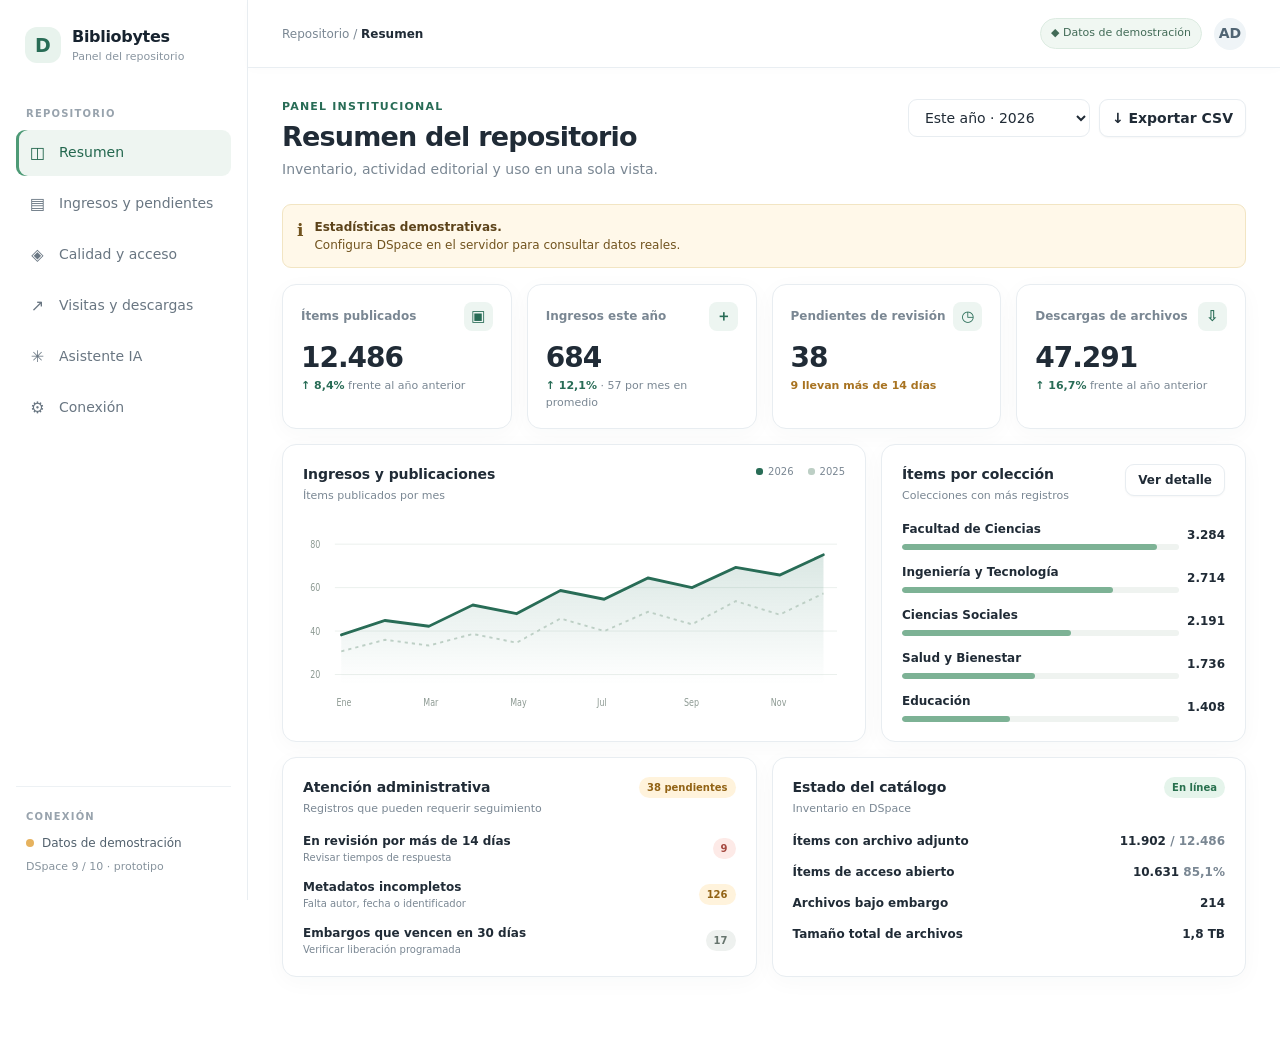
==== app/templates/insights.html @ 4636e1d9 "Hide demo analytics when DSpace is connected" ====
<!doctype html>
<html lang="es">
<head>
<meta charset="utf-8"><meta name="viewport" content="width=device-width,initial-scale=1">
<title>Bibliobytes · Estadísticas del repositorio</title>
<style>
:root{--ink:#17231f;--muted:#718078;--line:#e5ebe7;--paper:#f5f7f5;--white:#fff;--green:#176b52;--mint:#dff1e9;--gold:#a87321;--red:#ad4f44;--nav:#172b25;--shadow:0 8px 28px #183a2b0b}*{box-sizing:border-box}body{margin:0;background:var(--paper);color:var(--ink);font:14px/1.5 Inter,ui-sans-serif,system-ui,-apple-system,"Segoe UI",sans-serif}button,select,input{font:inherit}button{cursor:pointer}.shell{min-height:100vh;display:grid;grid-template-columns:246px 1fr}.sidebar{background:var(--nav);color:#eaf2ee;padding:26px 16px;display:flex;flex-direction:column}.brand{display:flex;align-items:center;gap:11px;padding:0 9px 30px}.brandmark{width:36px;height:36px;border-radius:11px;background:#c7e8da;color:#14543f;display:grid;place-items:center;font-weight:800;font-size:19px}.brand strong{font-size:16px;letter-spacing:-.3px}.brand small{display:block;color:#9db7aa;font-size:11px}.navlabel{margin:8px 10px 9px;color:#8fa89c;text-transform:uppercase;letter-spacing:1.2px;font-size:10px;font-weight:700}.nav{display:grid;gap:5px}.nav button{border:0;color:#bdcbc4;background:transparent;text-align:left;padding:11px 12px;border-radius:9px;display:flex;align-items:center;gap:12px}.nav button:hover,.nav button.active{background:#ffffff15;color:#fff}.nav .ico{width:19px;text-align:center;font-size:16px}.sidebar-foot{margin-top:auto;padding:14px 10px 0;color:#9db7aa;font-size:11px;border-top:1px solid #ffffff18}.side-status{display:flex;align-items:center;gap:8px;margin:10px 0 7px;color:#dce9e2;font-size:12px}.dot{width:8px;height:8px;border-radius:50%;background:#e6b25e;display:inline-block}.main{min-width:0}.topbar{height:72px;background:#fff;border-bottom:1px solid var(--line);display:flex;align-items:center;justify-content:space-between;padding:0 36px}.crumb{color:var(--muted);font-size:12px}.crumb b{color:var(--ink);font-weight:600}.topright{display:flex;align-items:center;gap:12px}.demo{font-size:11px;color:#7e5e24;background:#fff4da;border:1px solid #f1dfb5;padding:6px 10px;border-radius:20px}.avatar{width:32px;height:32px;border-radius:50%;background:#e7efe9;color:var(--green);display:grid;place-items:center;font-weight:700}.content{max-width:1440px;margin:auto;padding:30px 36px 50px}.heading{display:flex;justify-content:space-between;align-items:flex-start;gap:20px;margin-bottom:24px}.eyebrow{color:var(--green);font-size:11px;font-weight:800;text-transform:uppercase;letter-spacing:1.2px}.heading h1{font-size:27px;line-height:1.2;letter-spacing:-.8px;margin:5px 0 6px}.heading p{margin:0;color:var(--muted)}.controls{display:flex;gap:9px;align-items:center}.select,.btn{height:38px;border:1px solid var(--line);background:#fff;border-radius:8px;padding:0 12px;color:var(--ink)}.btn{font-weight:650;box-shadow:0 1px 2px #12281d09}.btn:hover{border-color:#a9c4b6}.btn.primary{background:var(--green);border-color:var(--green);color:#fff}.btn.small{height:32px;font-size:12px}.section{display:none}.section.active{display:block}.grid{display:grid;gap:15px}.kpis{grid-template-columns:repeat(4,minmax(0,1fr));margin-bottom:15px}.card{background:var(--white);border:1px solid var(--line);border-radius:12px;box-shadow:var(--shadow)}.kpi{padding:17px 18px}.kpi-top{display:flex;align-items:center;justify-content:space-between;color:var(--muted);font-size:12px;font-weight:600}.kpi-icon{width:29px;height:29px;background:#eef6f1;color:var(--green);border-radius:8px;display:grid;place-items:center;font-size:15px}.kpi-value{font-size:28px;line-height:1.2;letter-spacing:-1px;font-weight:750;margin:10px 0 4px}.kpi-foot{font-size:11px;color:var(--muted)}.up{color:var(--green);font-weight:700}.warn{color:var(--gold);font-weight:700}.down{color:var(--red);font-weight:700}.two{grid-template-columns:1.6fr 1fr;margin-bottom:15px}.panel{padding:19px 20px}.panelhead{display:flex;align-items:flex-start;justify-content:space-between;gap:10px;margin-bottom:15px}.panel h2{font-size:14px;margin:0;font-weight:700;letter-spacing:-.1px}.sub{font-size:11px;color:var(--muted);margin-top:3px}.legend{display:flex;gap:14px;color:var(--muted);font-size:10px}.legend span:before{content:"";display:inline-block;width:7px;height:7px;border-radius:3px;background:var(--green);margin-right:5px}.legend span+span:before{background:#bdcfc5}.chart{height:198px;position:relative}.chart svg{height:100%;width:100%;overflow:visible}.gridline{stroke:#e9eeeb;stroke-width:1}.axis{fill:#8c9992;font-size:10px}.line{fill:none;stroke:var(--green);stroke-width:3;stroke-linecap:round;stroke-linejoin:round}.area{fill:url(#shade)}.bar{fill:#bad9ca}.bar.hot{fill:var(--green)}.tablepanel{padding:0;overflow:hidden}.tablehead{padding:18px 20px;display:flex;justify-content:space-between;align-items:center;border-bottom:1px solid var(--line)}.tablehead h2{margin:0;font-size:14px}.table{width:100%;border-collapse:collapse}.table th{text-align:left;font-size:10px;text-transform:uppercase;letter-spacing:.7px;color:#829087;background:#fbfcfb;padding:11px 20px;font-weight:700}.table td{padding:12px 20px;border-top:1px solid #edf1ee;font-size:12px}.table tbody tr:hover{background:#fbfdfb}.titlecell{font-weight:650;max-width:390px}.muted{color:var(--muted)}.badge{display:inline-flex;align-items:center;border-radius:20px;padding:3px 8px;font-size:10px;font-weight:700;white-space:nowrap}.badge.green{background:#e5f4eb;color:#28704e}.badge.amber{background:#fff3dc;color:#926315}.badge.red{background:#fdeae7;color:#a54940}.badge.gray{background:#eef1ef;color:#66746d}.progress{height:5px;width:75px;border-radius:5px;background:#e8eeea;display:inline-block;vertical-align:middle;margin-right:7px;overflow:hidden}.progress i{display:block;background:#579275;height:100%;border-radius:5px}.split{grid-template-columns:1fr 1fr;margin-bottom:15px}.list{display:grid;gap:13px}.listrow{display:grid;grid-template-columns:1fr auto;align-items:center;gap:8px}.listrow .label{font-size:12px;font-weight:600}.listrow .meta{font-size:10px;color:var(--muted)}.listrow .count{font-size:12px;font-weight:700}.hbar{height:6px;background:#eff3f0;border-radius:8px;margin-top:6px;overflow:hidden}.hbar i{display:block;height:100%;background:#7db295;border-radius:8px}.notice{display:flex;gap:11px;padding:13px 14px;background:#fff8e9;border:1px solid #f2e5c3;border-radius:9px;color:#71531e;font-size:12px;margin-bottom:15px}.notice strong{display:block;color:#5c431a}.notice .alertico{font-size:17px}.footer-note{text-align:center;color:#8a968f;font-size:10px;margin-top:25px}.toolbar{display:flex;gap:8px;align-items:center}.field-label{display:block;font-size:12px;font-weight:700;margin:16px 0 6px}.field{width:100%;height:39px;border:1px solid var(--line);border-radius:8px;padding:0 11px;background:#fff;color:var(--ink)}.help{font-size:10px;color:var(--muted);margin-top:5px}.form-actions{display:flex;gap:8px;margin-top:18px}.result{font-size:11px;color:#896319;margin-top:12px}.connection-summary{font-size:11px;color:var(--muted);margin-top:25px;padding:13px;background:#f7faf8;border-radius:8px}.connection-summary b{color:var(--ink)}.connection-summary ol{padding-left:18px;margin-bottom:0}.search{height:34px;border:1px solid var(--line);border-radius:7px;padding:0 10px;min-width:190px}.tablewrap{overflow:auto}.quality-grid{grid-template-columns:repeat(3,1fr);margin-bottom:15px}.quality{padding:17px}.quality .qval{font-size:23px;font-weight:750;margin:7px 0 2px}.quality .qname{font-size:12px;color:var(--muted)}.quality .qnote{font-size:10px;color:var(--muted)}.emptyline{padding:18px;color:var(--muted);font-size:12px}.section-title{font-size:15px;margin:0 0 4px}.section-intro{color:var(--muted);margin:0 0 18px;font-size:12px}.detailhead{display:flex;justify-content:space-between;align-items:center;margin:0 0 15px}.tagline{color:var(--muted);font-size:11px}
@media(max-width:1000px){.shell{grid-template-columns:205px 1fr}.content{padding:25px 22px}.topbar{padding:0 22px}.kpis{grid-template-columns:repeat(2,1fr)}.two{grid-template-columns:1fr}.quality-grid{grid-template-columns:repeat(2,1fr)}}@media(max-width:680px){.shell{display:block}.sidebar{padding:12px 14px;position:sticky;top:0;z-index:5}.brand{padding:0 5px 10px}.navlabel,.sidebar-foot{display:none}.nav{display:flex;overflow:auto}.nav button{flex:none;padding:8px 9px;font-size:11px;gap:6px}.nav .ico{font-size:13px}.topbar{height:52px;padding:0 16px}.content{padding:20px 14px 35px}.heading{display:block}.heading h1{font-size:23px}.controls{margin-top:15px}.kpis{gap:9px}.kpi{padding:13px}.kpi-value{font-size:23px}.kpi-foot{font-size:10px}.split,.quality-grid{grid-template-columns:1fr}.table th,.table td{padding:10px 12px}.heading .btn{margin-top:11px}.topright .demo{display:none}}
/* Unified modern dashboard styling; keep the analytics and assistant in one workspace. */
.shell{grid-template-columns:252px minmax(0,1fr)}
.sidebar{position:sticky;top:0;height:100vh;min-height:100vh;padding:27px 17px;background:linear-gradient(180deg,#142b24 0%,#1b382e 100%);box-shadow:8px 0 28px #10281b0d}
.brand{padding-bottom:32px}.brandmark{border-radius:12px;box-shadow:0 4px 12px #071b1420}
.nav button{transition:background .18s ease,color .18s ease,transform .18s ease}
.nav button:hover{transform:translateX(2px)}.nav button.active{background:#ffffff1b;box-shadow:inset 3px 0 #a9dec4}
.topbar{height:68px;position:sticky;top:0;z-index:4;background:#ffffffed;backdrop-filter:blur(14px);padding:0 34px}
.content{max-width:1480px;padding:31px 34px 52px}
.card{border-radius:14px;box-shadow:0 8px 28px #183a2b0b;transition:box-shadow .2s ease,transform .2s ease}
.kpi:hover{transform:translateY(-2px);box-shadow:0 12px 30px #183a2b12}
.btn,.select,.field,.search{border-radius:9px}.btn.primary{background:linear-gradient(135deg,#176b52,#23825f);border-color:#176b52}
@media(max-width:1000px){.shell{grid-template-columns:212px minmax(0,1fr)}.sidebar{padding:23px 13px}.topbar{padding:0 22px}.content{padding:25px 22px}}
@media(max-width:680px){.shell{display:block}.sidebar{position:sticky;top:0;height:auto;min-height:0;padding:11px 14px;z-index:6;display:block}.brand{padding:0 5px 10px}.navlabel,.sidebar-foot{display:none}.nav{display:flex;overflow:auto;scrollbar-width:thin}.nav button{flex:none;padding:8px 10px;font-size:11px;gap:6px}.nav button:hover{transform:none}.topbar{height:52px;padding:0 14px}.content{padding:19px 14px 35px}}
/* Minimal light interface */
:root{--ink:#202b36;--muted:#7a8793;--line:#e8edf1;--paper:#fff;--green:#286c56;--mint:#e7f3ed;--nav:#fff;--shadow:0 5px 22px #25394b08}
body{background:#fff;color:#202b36}
.shell{grid-template-columns:248px minmax(0,1fr)}
.sidebar{background:#fff;color:#26323d;border-right:1px solid #e9eef2;box-shadow:none;padding:25px 16px}
.brand strong{color:#17232f}.brand small{color:#8a96a1}.brandmark{background:#e8f3ed;color:#286c56;box-shadow:none}
.navlabel{color:#98a3ad}.nav button{color:#697682}.nav button:hover,.nav button.active{background:#eef5f1;color:#23674e;box-shadow:inset 3px 0 #4d9a76}.sidebar-foot{border-color:#edf1f4;color:#87939d}.side-status{color:#52616d}
.topbar{background:#ffffffee;border-color:#e9eef2;box-shadow:0 2px 10px #21394d04}.content{max-width:1500px;background:#fff}
.card{border-radius:14px;border-color:#e8edf1;box-shadow:0 5px 22px #25394b08}.kpi:hover{box-shadow:0 10px 26px #25394b0d}.kpi-icon{background:#edf5f1;color:#286c56}.btn.primary{background:#286c56;border-color:#286c56}.btn.primary:hover{background:#205b47}
.demo{color:#426b57;background:#f0f7f2;border-color:#dcebe1}.avatar{background:#eff4f7;color:#506473}
.settings-card{max-width:900px}.settings-credentials{display:grid;grid-template-columns:1fr 1fr;gap:18px}.settings-card .field-label{margin-top:18px}.settings-card .field{background:#fff}.settings-note{max-width:900px;display:flex;gap:12px;align-items:flex-start;margin-top:14px;padding:14px 17px;border:1px solid #e8edf1;border-radius:12px;background:#fff;color:#72808b;font-size:12px}.settings-note b{color:#34424d}.result{color:#52616d}.empty-state{margin-top:14px;padding:25px 22px;border:1px dashed #dfe7ec;border-radius:13px;background:#fbfcfd;color:#6f7d88;font-size:13px}.empty-state strong{display:block;margin-bottom:4px;color:#34424d;font-size:14px}.section>[hidden]{display:none!important}.result.error{color:#a54141}.result.success{color:#286c56}
@media(max-width:1000px){.shell{grid-template-columns:210px minmax(0,1fr)}}
@media(max-width:680px){.shell{display:block}.sidebar{background:#fff;border-right:0;border-bottom:1px solid #e9eef2;box-shadow:0 3px 12px #25394b08}.settings-credentials{grid-template-columns:1fr;gap:0}}
.assistant-grid{display:grid;grid-template-columns:1fr 1fr;gap:16px}.assistant-grid .panel{min-height:240px}.result{white-space:pre-wrap;line-height:1.6}.notice#stats-source{margin-bottom:16px}@media(max-width:680px){.assistant-grid{grid-template-columns:1fr}}
</style>
</head>
<body>
<div class="shell">
<aside class="sidebar"><div class="brand"><div class="brandmark">D</div><div><strong>Bibliobytes</strong><small>Panel del repositorio</small></div></div><div class="navlabel">Repositorio</div><nav class="nav" aria-label="Secciones"><button class="active" data-tab="overview"><span class="ico">◫</span>Resumen</button><button data-tab="operations"><span class="ico">▤</span>Ingresos y pendientes</button><button data-tab="quality"><span class="ico">◈</span>Calidad y acceso</button><button data-tab="usage"><span class="ico">↗</span>Visitas y descargas</button><button data-tab="assistant"><span class="ico">✳</span>Asistente IA</button><button data-tab="settings"><span class="ico">⚙</span>Conexión</button></nav><div class="sidebar-foot"><div class="navlabel" style="margin-left:0">Conexión</div><div class="side-status"><i class="dot"></i> Datos de demostración</div>DSpace 9 / 10 · prototipo</div></aside>
<main class="main"><header class="topbar"><div class="crumb">Repositorio <span class="muted">/</span> <b id="crumb">Resumen</b></div><div class="topright"><span class="demo" id="data-badge">◆ Datos de demostración</span><div class="avatar">AD</div></div></header>
<div class="content"><div class="heading"><div><div class="eyebrow">Panel institucional</div><h1 id="page-title">Resumen del repositorio</h1><p id="page-desc">Inventario, actividad editorial y uso en una sola vista.</p></div><div class="controls"><select class="select" id="period" aria-label="Periodo"><option value="2026">Este año · 2026</option><option value="2025">Año anterior · 2025</option><option value="all">Todo el histórico</option></select><button class="btn" id="export">↓ Exportar CSV</button></div></div><div class="notice" id="stats-source"><span class="alertico">ℹ</span><div><strong>Estadísticas demostrativas.</strong> Configura DSpace en el servidor para consultar datos reales.</div></div>
<section class="section active" id="overview">
<div class="grid kpis"><article class="card kpi"><div class="kpi-top">Ítems publicados <span class="kpi-icon">▣</span></div><div class="kpi-value">12.486</div><div class="kpi-foot"><span class="up">↑ 8,4%</span> frente al año anterior</div></article><article class="card kpi"><div class="kpi-top">Ingresos este año <span class="kpi-icon">＋</span></div><div class="kpi-value">684</div><div class="kpi-foot"><span class="up">↑ 12,1%</span> · 57 por mes en promedio</div></article><article class="card kpi"><div class="kpi-top">Pendientes de revisión <span class="kpi-icon">◷</span></div><div class="kpi-value">38</div><div class="kpi-foot"><span class="warn">9 llevan más de 14 días</span></div></article><article class="card kpi"><div class="kpi-top">Descargas de archivos <span class="kpi-icon">⇩</span></div><div class="kpi-value">47.291</div><div class="kpi-foot"><span class="up">↑ 16,7%</span> frente al año anterior</div></article></div>
<div class="grid two"><article class="card panel"><div class="panelhead"><div><h2>Ingresos y publicaciones</h2><div class="sub">Ítems publicados por mes</div></div><div class="legend"><span>2026</span><span>2025</span></div></div><div class="chart"><svg viewBox="0 0 680 205" preserveAspectRatio="none" role="img" aria-label="Tendencia mensual de ingresos"><defs><linearGradient id="shade" x1="0" x2="0" y1="0" y2="1"><stop offset="0" stop-color="#176b52" stop-opacity=".16"/><stop offset="1" stop-color="#176b52" stop-opacity="0"/></linearGradient></defs><line class="gridline" x1="40" y1="25" x2="670" y2="25"/><line class="gridline" x1="40" y1="70" x2="670" y2="70"/><line class="gridline" x1="40" y1="115" x2="670" y2="115"/><line class="gridline" x1="40" y1="160" x2="670" y2="160"/><text class="axis" x="9" y="29">80</text><text class="axis" x="9" y="74">60</text><text class="axis" x="9" y="119">40</text><text class="axis" x="9" y="164">20</text><path d="M48 119 L103 104 L158 110 L213 88 L268 97 L323 73 L378 82 L433 60 L488 70 L543 49 L598 57 L653 36 L653 170 L48 170Z" class="area"/><path d="M48 119 L103 104 L158 110 L213 88 L268 97 L323 73 L378 82 L433 60 L488 70 L543 49 L598 57 L653 36" class="line"/><path d="M48 136 L103 124 L158 130 L213 118 L268 127 L323 102 L378 115 L433 95 L488 108 L543 84 L598 98 L653 76" fill="none" stroke="#bdcfc5" stroke-width="2" stroke-dasharray="4 5"/><text class="axis" x="42" y="193">Ene</text><text class="axis" x="151" y="193">Mar</text><text class="axis" x="260" y="193">May</text><text class="axis" x="369" y="193">Jul</text><text class="axis" x="478" y="193">Sep</text><text class="axis" x="587" y="193">Nov</text></svg></div></article>
<article class="card panel"><div class="panelhead"><div><h2>Ítems por colección</h2><div class="sub">Colecciones con más registros</div></div><button class="btn small" data-go="operations">Ver detalle</button></div><div class="list"><div class="listrow"><div><div class="label">Facultad de Ciencias</div><div class="hbar"><i style="width:92%"></i></div></div><div class="count">3.284</div></div><div class="listrow"><div><div class="label">Ingeniería y Tecnología</div><div class="hbar"><i style="width:76%"></i></div></div><div class="count">2.714</div></div><div class="listrow"><div><div class="label">Ciencias Sociales</div><div class="hbar"><i style="width:61%"></i></div></div><div class="count">2.191</div></div><div class="listrow"><div><div class="label">Salud y Bienestar</div><div class="hbar"><i style="width:48%"></i></div></div><div class="count">1.736</div></div><div class="listrow"><div><div class="label">Educación</div><div class="hbar"><i style="width:39%"></i></div></div><div class="count">1.408</div></div></div></article></div>
<div class="grid split"><article class="card panel"><div class="panelhead"><div><h2>Atención administrativa</h2><div class="sub">Registros que pueden requerir seguimiento</div></div><span class="badge amber">38 pendientes</span></div><div class="list"><div class="listrow"><div><div class="label">En revisión por más de 14 días</div><div class="meta">Revisar tiempos de respuesta</div></div><span class="badge red">9</span></div><div class="listrow"><div><div class="label">Metadatos incompletos</div><div class="meta">Falta autor, fecha o identificador</div></div><span class="badge amber">126</span></div><div class="listrow"><div><div class="label">Embargos que vencen en 30 días</div><div class="meta">Verificar liberación programada</div></div><span class="badge gray">17</span></div></div></article><article class="card panel"><div class="panelhead"><div><h2>Estado del catálogo</h2><div class="sub">Inventario en DSpace</div></div><span class="badge green">En línea</span></div><div class="list"><div class="listrow"><div class="label">Ítems con archivo adjunto</div><div class="count">11.902 <span class="muted">/ 12.486</span></div></div><div class="listrow"><div class="label">Ítems de acceso abierto</div><div class="count">10.631 <span class="muted">85,1%</span></div></div><div class="listrow"><div class="label">Archivos bajo embargo</div><div class="count">214</div></div><div class="listrow"><div class="label">Tamaño total de archivos</div><div class="count">1,8 TB</div></div></div></article></div>
</section>
<section class="section" id="operations"><h2 class="section-title">Actividad de ingreso y revisión</h2><p class="section-intro">Volumen de publicación, estado del flujo de trabajo y distribución del catálogo.</p><div class="grid kpis"><article class="card kpi"><div class="kpi-top">Ingresos este año <span class="kpi-icon">＋</span></div><div class="kpi-value">684</div><div class="kpi-foot"><span class="up">↑ 12,1%</span> interanual</div></article><article class="card kpi"><div class="kpi-top">Pendientes <span class="kpi-icon">◷</span></div><div class="kpi-value">38</div><div class="kpi-foot">29 dentro del plazo esperado</div></article><article class="card kpi"><div class="kpi-top">Tiempo medio de revisión <span class="kpi-icon">◷</span></div><div class="kpi-value">6,2 <small style="font-size:14px">días</small></div><div class="kpi-foot"><span class="up">↓ 1,4 días</span> frente al periodo anterior</div></article><article class="card kpi"><div class="kpi-top">Colecciones activas <span class="kpi-icon">▦</span></div><div class="kpi-value">42</div><div class="kpi-foot">Con al menos un ítem publicado</div></article></div><div class="notice"><span class="alertico">⚑</span><div><strong>9 envíos llevan más de 14 días en revisión.</strong> Conviene revisar la cola y confirmar si falta una acción de revisión o aprobación.</div></div><article class="card tablepanel"><div class="tablehead"><div><h2>Envíos pendientes de revisión</h2><div class="sub">Datos demostrativos · ordenados por antigüedad</div></div><div class="toolbar"><input class="search" placeholder="Buscar título o colección…" data-filter="pending-table"><button class="btn small" data-csv="pending-table">Exportar</button></div></div><div class="tablewrap"><table class="table" id="pending-table"><thead><tr><th>Título</th><th>Colección</th><th>Enviado por</th><th>En espera</th><th>Estado</th></tr></thead><tbody><tr><td class="titlecell">Análisis de la gestión hídrica en cuencas andinas</td><td>Ciencias Ambientales</td><td>María P.</td><td><b class="down">23 días</b></td><td><span class="badge red">Revisión vencida</span></td></tr><tr><td class="titlecell">Diseño de un sistema de monitoreo energético</td><td>Ingeniería Eléctrica</td><td>Jorge C.</td><td><b class="down">19 días</b></td><td><span class="badge red">Revisión vencida</span></td></tr><tr><td class="titlecell">Prácticas docentes y aprendizaje colaborativo</td><td>Educación</td><td>Andrea L.</td><td><b class="warn">16 días</b></td><td><span class="badge amber">Pendiente</span></td></tr><tr><td class="titlecell">Caracterización de materiales poliméricos</td><td>Ciencias de Materiales</td><td>Diego R.</td><td>8 días</td><td><span class="badge amber">Pendiente</span></td></tr><tr><td class="titlecell">Participación ciudadana en gobiernos locales</td><td>Ciencias Sociales</td><td>Paola M.</td><td>3 días</td><td><span class="badge gray">Pendiente</span></td></tr></tbody></table></div></article><div class="footer-note">Las duraciones históricas de revisión requieren registrar o recuperar las fechas de cambio de estado.</div></section>
<section class="section" id="quality"><h2 class="section-title">Calidad de metadatos y acceso</h2><p class="section-intro">Detecta registros que pueden necesitar corrección y archivos con condiciones de acceso especiales.</p><div class="grid quality-grid"><article class="card quality"><div class="qname">Metadatos completos</div><div class="qval">96,8%</div><div class="qnote"><span class="up">↑ 1,2 pp</span> · campos clave presentes</div></article><article class="card quality"><div class="qname">Sin autor o creador</div><div class="qval">74</div><div class="qnote">0,6% de los ítems publicados</div></article><article class="card quality"><div class="qname">Sin fecha de publicación</div><div class="qval">31</div><div class="qnote">Revisar fecha de emisión</div></article><article class="card quality"><div class="qname">Sin resumen</div><div class="qval">218</div><div class="qnote">1,7% de los ítems publicados</div></article><article class="card quality"><div class="qname">Embargos por vencer</div><div class="qval">17</div><div class="qnote">Durante los próximos 30 días</div></article><article class="card quality"><div class="qname">Acceso restringido</div><div class="qval">1.641</div><div class="qnote">Verificar política y motivo</div></article></div><article class="card tablepanel"><div class="tablehead"><div><h2>Registros para revisar</h2><div class="sub">Ejemplos de alertas de calidad del catálogo</div></div><div class="toolbar"><input class="search" placeholder="Buscar título…" data-filter="quality-table"><button class="btn small" data-csv="quality-table">Exportar</button></div></div><div class="tablewrap"><table class="table" id="quality-table"><thead><tr><th>Título</th><th>Colección</th><th>Alerta</th><th>Fecha de ingreso</th><th>Prioridad</th></tr></thead><tbody><tr><td class="titlecell">Estudio de comunidades de polinizadores en zonas urbanas</td><td>Ciencias Biológicas</td><td>Sin autor / creador</td><td>12 oct 2026</td><td><span class="badge amber">Media</span></td></tr><tr><td class="titlecell">Informe técnico de movilidad sostenible</td><td>Ingeniería Civil</td><td>Sin resumen</td><td>4 oct 2026</td><td><span class="badge gray">Baja</span></td></tr><tr><td class="titlecell">Repositorio de datos de precipitación 1990–2020</td><td>Ciencias Ambientales</td><td>Embargo vence en 12 días</td><td>28 sep 2026</td><td><span class="badge red">Alta</span></td></tr><tr><td class="titlecell">Diagnóstico de salud comunitaria en la región norte</td><td>Salud Pública</td><td>Sin identificador persistente</td><td>19 sep 2026</td><td><span class="badge amber">Media</span></td></tr></tbody></table></div></article><div class="footer-note">Los campos requeridos se configuran según el esquema de metadatos y las reglas institucionales.</div></section>
<section class="section" id="assistant"><h2 class="section-title">Asistente de investigación</h2><p class="section-intro">Resume documentos PDF, identifica conceptos y pregunta sobre su contenido en español o inglés.</p><div class="grid split"><article class="card panel"><div class="panelhead"><div><h2>Resumen y conceptos</h2><div class="sub">El resultado se etiqueta como contenido generado por IA</div></div><span class="badge gray">PDF · 30 MB máx.</span></div><form id="ai-upload"><input class="field" type="file" name="document" accept="application/pdf,.pdf" required><div class="form-actions"><button class="btn primary" type="submit">Analizar documento</button></div></form><div id="ai-result" class="result" aria-live="polite"></div></article><article class="card panel"><div class="panelhead"><div><h2>Pregunta al documento</h2><div class="sub">Las respuestas incluyen referencias a páginas</div></div></div><form id="ai-ask"><label class="field-label" for="ai-question">Tu pregunta</label><input class="field" id="ai-question" name="question" placeholder="¿Cuál es la idea principal? / What is the main idea?" required><label class="field-label" for="ai-question-pdf">Documento PDF</label><input class="field" id="ai-question-pdf" type="file" name="document" accept="application/pdf,.pdf" required><div class="form-actions"><button class="btn primary" type="submit">Preguntar</button></div></form><div id="ai-answer" class="result" aria-live="polite"></div></article></div><div class="notice"><span class="alertico">◈</span><div><strong>Elección institucional del modelo.</strong> Ollama, OpenAI y Anthropic se configuran en el backend. Si eliges un proveedor externo, el texto del documento se enviará a ese servicio.</div></div></section>
<section class="section" id="settings"><h2 class="section-title">Conexión con DSpace</h2><p class="section-intro">Configura aquí la API REST de tu repositorio. Los datos se guardan de forma local en este servidor.</p><article class="card panel settings-card"><div class="panelhead"><div><h2>API REST</h2><div class="sub">Compatible con DSpace 9 y 10 · acceso de solo lectura</div></div><span class="badge gray" id="connection-badge">Sin comprobar</span></div><form id="dspace-config-form"><label class="field-label" for="dspace-url">URL de la API</label><input class="field" id="dspace-url" name="url" type="url" placeholder="http://192.168.1.106:8080/server/api" required><div class="help">Incluye la ruta <code>/server/api</code>.</div><div class="settings-credentials"><div><label class="field-label" for="dspace-email">Usuario institucional <span class="muted">(opcional)</span></label><input class="field" id="dspace-email" name="email" autocomplete="username" placeholder="correo@universidad.edu"></div><div><label class="field-label" for="dspace-password">Contraseña <span class="muted">(opcional)</span></label><input class="field" id="dspace-password" name="password" type="password" autocomplete="new-password" placeholder="Dejar en blanco para conservarla"><div class="help" id="credential-state">Sin credenciales guardadas. Para una API pública, déjalas vacías.</div></div></div><div class="form-actions"><button class="btn primary" type="submit" id="save-rest">Guardar conexión</button><button class="btn" type="button" id="test-rest">Comprobar conexión</button></div></form><div id="rest-result" class="result" aria-live="polite"></div><div class="connection-summary"><b>Qué consultará el panel</b><ol><li>Conteos de ítems y colecciones.</li><li>Visitas y descargas disponibles en los reportes de uso.</li><li>Envíos pendientes si la cuenta tiene permiso de lectura.</li></ol></div></article><div class="settings-note"><span>🔒</span><div><b>Credenciales protegidas</b><br>Se almacenan en un archivo privado dentro del LXC y nunca se muestran de nuevo en pantalla.</div></div></section>
<section class="section" id="usage"><h2 class="section-title">Uso del repositorio</h2><p class="section-intro">Visitas a páginas de ítems y descargas de archivos. Las cifras de uso son eventos registrados por DSpace en Solr.</p><div class="grid kpis"><article class="card kpi"><div class="kpi-top">Visitas a ítems <span class="kpi-icon">◉</span></div><div class="kpi-value">83.604</div><div class="kpi-foot"><span class="up">↑ 11,3%</span> interanual</div></article><article class="card kpi"><div class="kpi-top">Descargas <span class="kpi-icon">⇩</span></div><div class="kpi-value">47.291</div><div class="kpi-foot"><span class="up">↑ 16,7%</span> interanual</div></article><article class="card kpi"><div class="kpi-top">Descargas por visita <span class="kpi-icon">⌁</span></div><div class="kpi-value">0,57</div><div class="kpi-foot">Relación agregada de eventos</div></article><article class="card kpi"><div class="kpi-top">Ítems descargados <span class="kpi-icon">▣</span></div><div class="kpi-value">8.341</div><div class="kpi-foot">Con al menos una descarga en el periodo</div></article></div><article class="card panel" style="margin-bottom:15px"><div class="panelhead"><div><h2>Visitas y descargas por mes</h2><div class="sub">Eventos Solr agregados · estimación ilustrativa</div></div><div class="legend"><span>Descargas</span><span>Visitas</span></div></div><div class="chart"><svg viewBox="0 0 950 205" preserveAspectRatio="none" role="img" aria-label="Visitas y descargas mensuales"><line class="gridline" x1="45" y1="25" x2="940" y2="25"/><line class="gridline" x1="45" y1="70" x2="940" y2="70"/><line class="gridline" x1="45" y1="115" x2="940" y2="115"/><line class="gridline" x1="45" y1="160" x2="940" y2="160"/><text class="axis" x="2" y="29">10k</text><text class="axis" x="10" y="74">7.5k</text><text class="axis" x="14" y="119">5k</text><text class="axis" x="10" y="164">2.5k</text><g><rect class="bar" x="72" y="106" width="28" height="54" rx="4"/><rect class="bar hot" x="104" y="125" width="20" height="35" rx="4"/><rect class="bar" x="147" y="98" width="28" height="62" rx="4"/><rect class="bar hot" x="179" y="117" width="20" height="43" rx="4"/><rect class="bar" x="222" y="88" width="28" height="72" rx="4"/><rect class="bar hot" x="254" y="112" width="20" height="48" rx="4"/><rect class="bar" x="297" y="91" width="28" height="69" rx="4"/><rect class="bar hot" x="329" y="115" width="20" height="45" rx="4"/><rect class="bar" x="372" y="78" width="28" height="82" rx="4"/><rect class="bar hot" x="404" y="106" width="20" height="54" rx="4"/><rect class="bar" x="447" y="82" width="28" height="78" rx="4"/><rect class="bar hot" x="479" y="109" width="20" height="51" rx="4"/><rect class="bar" x="522" y="67" width="28" height="93" rx="4"/><rect class="bar hot" x="554" y="97" width="20" height="63" rx="4"/><rect class="bar" x="597" y="75" width="28" height="85" rx="4"/><rect class="bar hot" x="629" y="103" width="20" height="57" rx="4"/><rect class="bar" x="672" y="58" width="28" height="102" rx="4"/><rect class="bar hot" x="704" y="91" width="20" height="69" rx="4"/><rect class="bar" x="747" y="50" width="28" height="110" rx="4"/><rect class="bar hot" x="779" y="86" width="20" height="74" rx="4"/><rect class="bar" x="822" y="42" width="28" height="118" rx="4"/><rect class="bar hot" x="854" y="79" width="20" height="81" rx="4"/><rect class="bar" x="897" y="35" width="28" height="125" rx="4"/><rect class="bar hot" x="929" y="72" width="15" height="88" rx="4"/></g><text class="axis" x="70" y="190">Ene</text><text class="axis" x="218" y="190">Mar</text><text class="axis" x="370" y="190">May</text><text class="axis" x="520" y="190">Jul</text><text class="axis" x="670" y="190">Sep</text><text class="axis" x="820" y="190">Nov</text></svg></div></article><div class="grid split"><article class="card tablepanel"><div class="tablehead"><div><h2>Documentos más descargados</h2><div class="sub">Top de ejemplo del periodo seleccionado</div></div><button class="btn small" data-csv="downloads-table">Exportar</button></div><div class="tablewrap"><table class="table" id="downloads-table"><thead><tr><th>Título</th><th>Colección</th><th>Descargas</th></tr></thead><tbody><tr><td class="titlecell">Energías renovables y transición energética</td><td>Ingeniería</td><td><b>1.248</b></td></tr><tr><td class="titlecell">Atlas de biodiversidad regional</td><td>Ciencias Biológicas</td><td><b>986</b></td></tr><tr><td class="titlecell">Políticas públicas para el desarrollo local</td><td>Ciencias Sociales</td><td><b>842</b></td></tr><tr><td class="titlecell">Manual de prácticas de laboratorio</td><td>Salud</td><td><b>761</b></td></tr></tbody></table></div></article><article class="card panel"><div class="panelhead"><div><h2>Descargas por colección</h2><div class="sub">Participación en las descargas</div></div></div><div class="list"><div class="listrow"><div><div class="label">Ingeniería y Tecnología</div><div class="hbar"><i style="width:89%"></i></div></div><div class="count">24%</div></div><div class="listrow"><div><div class="label">Ciencias Sociales</div><div class="hbar"><i style="width:71%"></i></div></div><div class="count">19%</div></div><div class="listrow"><div><div class="label">Ciencias de la Salud</div><div class="hbar"><i style="width:60%"></i></div></div><div class="count">16%</div></div><div class="listrow"><div><div class="label">Ciencias Biológicas</div><div class="hbar"><i style="width:51%"></i></div></div><div class="count">14%</div></div></div></article></div><div class="footer-note">Las descargas no equivalen necesariamente a personas únicas. Excluir bots y definir métricas comparables requiere revisar la configuración de Solr.</div></section>
</div></main></div>
<script>
const names={assistant:['Asistente IA','Resumen y preguntas sobre documentos con IA.'],settings:['Conexión','Configura el acceso a DSpace REST y al servicio seguro de estadísticas.'],overview:['Resumen del repositorio','Inventario, actividad editorial y uso en una sola vista.'],operations:['Ingresos y pendientes','Seguimiento del flujo de trabajo y la producción del repositorio.'],quality:['Calidad y acceso','Alertas de metadatos, permisos y embargos que requieren atención.'],usage:['Visitas y descargas','Uso del contenido registrado por DSpace en Solr.']};
function selectTab(id){document.querySelectorAll('.nav button').forEach(b=>b.classList.toggle('active',b.dataset.tab===id));document.querySelectorAll('.section').forEach(s=>s.classList.toggle('active',s.id===id));document.getElementById('page-title').textContent=names[id][0];document.getElementById('page-desc').textContent=names[id][1];document.getElementById('crumb').textContent=names[id][0];history.replaceState(null,'','#'+id)}
document.querySelectorAll('.nav button').forEach(b=>b.addEventListener('click',()=>selectTab(b.dataset.tab)));if(names[location.hash.slice(1)])selectTab(location.hash.slice(1));document.querySelectorAll('[data-go]').forEach(b=>b.addEventListener('click',()=>selectTab(b.dataset.go)));
document.querySelectorAll('[data-filter]').forEach(input=>input.addEventListener('input',()=>{const table=document.getElementById(input.dataset.filter);const q=input.value.toLocaleLowerCase('es');table.querySelectorAll('tbody tr').forEach(row=>row.hidden=!row.innerText.toLocaleLowerCase('es').includes(q))}));
function exportTable(id){const table=document.getElementById(id);if(!table)return;const rows=[...table.querySelectorAll('tr')].map(r=>[...r.querySelectorAll('th,td')].map(c=>'"'+c.innerText.replaceAll('"','""')+'"').join(','));const blob=new Blob(['\ufeff'+rows.join('\r\n')],{type:'text/csv;charset=utf-8'});const a=document.createElement('a');a.href=URL.createObjectURL(blob);a.download=id+'.csv';a.click();URL.revokeObjectURL(a.href)}
document.querySelectorAll('[data-csv]').forEach(b=>b.addEventListener('click',()=>exportTable(b.dataset.csv)));document.getElementById('export').addEventListener('click',()=>{const active=document.querySelector('.section.active');const table=active.querySelector('table');if(table)exportTable(table.id);else alert('La exportación del resumen estará disponible al conectar los datos reales.')});
async function loadDspaceConfig(){try{const response=await fetch('/api/config/dspace');const config=await response.json();document.getElementById('dspace-url').value=config.url||'';document.getElementById('dspace-email').value=config.email||'';document.getElementById('credential-state').textContent=config.has_credentials?'Ya hay credenciales guardadas. Deja la contraseña vacía para conservarlas.':'Sin credenciales guardadas. Para una API pública, déjalas vacías.'}catch(error){}}
loadDspaceConfig();
document.getElementById('dspace-config-form').addEventListener('submit',async event=>{event.preventDefault();const form=event.currentTarget;const button=document.getElementById('save-rest');const result=document.getElementById('rest-result');button.disabled=true;button.textContent='Guardando…';result.className='result';try{const response=await fetch('/api/config/dspace',{method:'POST',headers:{'Content-Type':'application/json'},body:JSON.stringify(Object.fromEntries(new FormData(form)))});const data=await response.json();if(!response.ok)throw new Error(data.error||'No se pudo guardar la configuración.');document.getElementById('dspace-password').value='';document.getElementById('credential-state').textContent=data.has_credentials?'Credenciales guardadas de forma segura.':'Sin credenciales guardadas. Para una API pública, déjalas vacías.';result.className='result success';result.textContent='Configuración guardada. Ahora comprueba la conexión.';loadRepositoryStats();document.getElementById('connection-badge').textContent='Configurado';document.getElementById('connection-badge').className='badge gray'}catch(error){result.className='result error';result.textContent=error.message}finally{button.disabled=false;button.textContent='Guardar conexión'}});
document.getElementById('test-rest').addEventListener('click',async()=>{const result=document.getElementById('rest-result');result.className='result';result.textContent='Consultando DSpace…';try{const r=await fetch('/api/repository-stats');const d=await r.json();if(!d.connected)throw new Error(d.message||'No se pudo conectar.');result.className='result success';result.textContent='Conexión correcta. Ítems: '+(d.counts.items??'—')+' · Colecciones: '+(d.counts.collections??'—');document.getElementById('connection-badge').textContent='Conectado';document.getElementById('connection-badge').className='badge green'}catch(e){result.className='result error';result.textContent=e.message;document.getElementById('connection-badge').textContent='Revisar configuración';document.getElementById('connection-badge').className='badge amber'}});
document.getElementById('period').addEventListener('change',e=>{document.documentElement.dataset.period=e.target.value});
async function loadRepositoryStats(){try{const r=await fetch('/api/repository-stats');const d=await r.json();if(!d.connected){document.getElementById('stats-source').innerHTML='<span class="alertico">ℹ</span><div><strong>Estadísticas de demostración.</strong> '+d.message+'</div>';return}document.getElementById('data-badge').textContent='● DSpace conectado';document.getElementById('data-badge').className='badge green';const itemCount=d.counts?.items;const isEmpty=itemCount===0;document.getElementById('stats-source').innerHTML=isEmpty?'<span class="alertico">✓</span><div><strong>Conectado a DSpace.</strong> El repositorio todavía no tiene ítems.</div>':'<span class="alertico">✓</span><div><strong>Conectado a DSpace.</strong> Los indicadores disponibles vienen de la API. Los reportes detallados aún no están conectados.</div>';const fmt=n=>n==null?'—':new Intl.NumberFormat('es').format(n);document.querySelectorAll('#overview .kpi-value,#operations .kpi-value,#quality .qval,#usage .kpi-value').forEach(node=>node.textContent='—');const values=[['overview',0,d.counts.items],['operations',3,d.counts.collections],['usage',0,d.usage.views],['usage',1,d.usage.downloads],['overview',3,d.usage.downloads],['overview',2,d.counts.pending],['operations',1,d.counts.pending]];for(const [sec,i,v] of values){const node=document.querySelectorAll('#'+sec+' .kpi-value')[i];if(node)node.textContent=fmt(v)}const ratio=d.usage.views&&d.usage.downloads?d.usage.downloads/d.usage.views:null;{const node=document.querySelectorAll('#usage .kpi-value')[2];if(node)node.textContent=ratio==null?'—':ratio.toFixed(2)}document.querySelectorAll('#overview .kpi-foot,#operations .kpi-foot,#usage .kpi-foot,#quality .qnote').forEach(node=>node.textContent='Detalle no disponible en la API')}
for(const sectionId of ['overview','operations','quality','usage']){const section=document.getElementById(sectionId);section.querySelectorAll('.empty-state').forEach(node=>node.remove());for(const child of section.children){if(!child.matches('h2.section-title,p.section-intro,.grid.kpis'))child.hidden=true}const state=document.createElement('div');state.className='empty-state';state.innerHTML=isEmpty?'<strong>Aún no hay registros</strong>Cuando agregues ítems al repositorio, aquí aparecerán los indicadores disponibles.':'<strong>Sin desglose disponible</strong>Los indicadores conectados se muestran arriba. Los gráficos y listados detallados todavía no se obtienen de la API.';section.append(state)}
if(isEmpty){const feet=document.querySelectorAll('#overview .kpi-foot');if(feet[0])feet[0].textContent='Repositorio sin documentos';if(feet[1])feet[1].textContent='Sin actividad registrada';if(feet[2])feet[2].textContent=d.counts.pending==null?'Dato no disponible':d.counts.pending===0?'No hay envíos pendientes':'Envíos pendientes';if(feet[3])feet[3].textContent='Sin descargas registradas'}}catch(e){document.getElementById('stats-source').innerHTML='<span class="alertico">!</span><div><strong>No se pudieron cargar las métricas.</strong> Revisa la conexión configurada en el backend.</div>'}}loadRepositoryStats();
function wireAIForm(formId, endpoint, outputId, loading){const form=document.getElementById(formId), out=document.getElementById(outputId);form.addEventListener('submit',async e=>{e.preventDefault();out.textContent=loading;try{const r=await fetch(endpoint,{method:'POST',body:new FormData(form)});const d=await r.json();if(!r.ok)throw new Error(d.error||'No se pudo completar el análisis.');out.textContent=(d.result||d.answer)+'\n\nGenerado por IA · '+d.pages+' páginas'}catch(err){out.textContent=err.message}})}wireAIForm('ai-upload','/api/analyze','ai-result','Analizando documento…');wireAIForm('ai-ask','/api/ask','ai-answer','Buscando evidencia en el documento…');
</script>
</body></html>
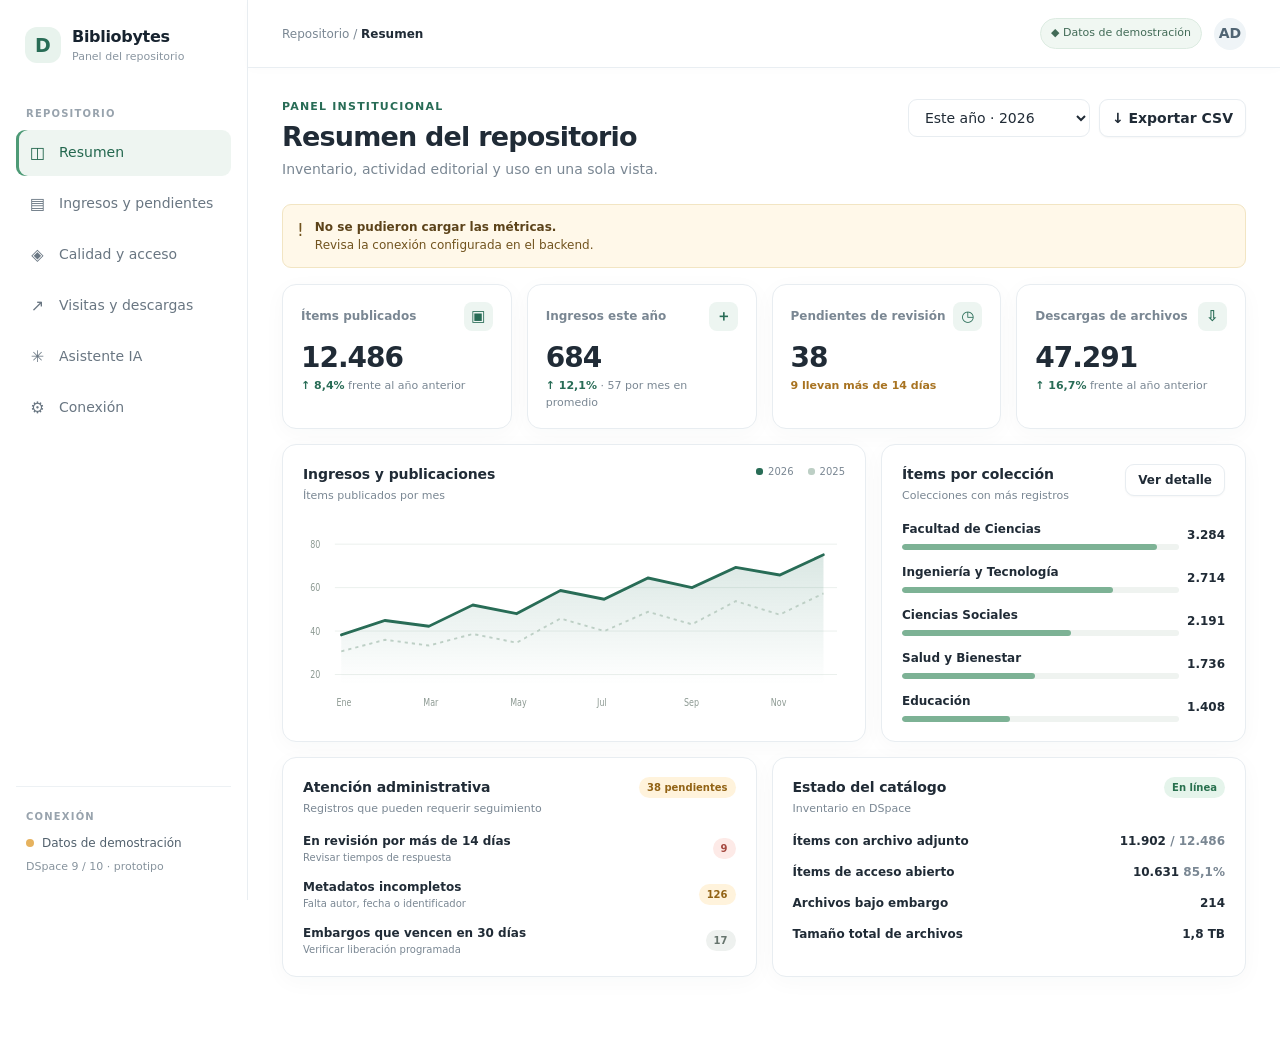
==== commit f013652a: "Fix dashboard tab navigation script" ====
--- a/app/templates/insights.html
+++ b/app/templates/insights.html
@@ -64,9 +64,56 @@
 document.getElementById('dspace-config-form').addEventListener('submit',async event=>{event.preventDefault();const form=event.currentTarget;const button=document.getElementById('save-rest');const result=document.getElementById('rest-result');button.disabled=true;button.textContent='Guardando…';result.className='result';try{const response=await fetch('/api/config/dspace',{method:'POST',headers:{'Content-Type':'application/json'},body:JSON.stringify(Object.fromEntries(new FormData(form)))});const data=await response.json();if(!response.ok)throw new Error(data.error||'No se pudo guardar la configuración.');document.getElementById('dspace-password').value='';document.getElementById('credential-state').textContent=data.has_credentials?'Credenciales guardadas de forma segura.':'Sin credenciales guardadas. Para una API pública, déjalas vacías.';result.className='result success';result.textContent='Configuración guardada. Ahora comprueba la conexión.';loadRepositoryStats();document.getElementById('connection-badge').textContent='Configurado';document.getElementById('connection-badge').className='badge gray'}catch(error){result.className='result error';result.textContent=error.message}finally{button.disabled=false;button.textContent='Guardar conexión'}});
 document.getElementById('test-rest').addEventListener('click',async()=>{const result=document.getElementById('rest-result');result.className='result';result.textContent='Consultando DSpace…';try{const r=await fetch('/api/repository-stats');const d=await r.json();if(!d.connected)throw new Error(d.message||'No se pudo conectar.');result.className='result success';result.textContent='Conexión correcta. Ítems: '+(d.counts.items??'—')+' · Colecciones: '+(d.counts.collections??'—');document.getElementById('connection-badge').textContent='Conectado';document.getElementById('connection-badge').className='badge green'}catch(e){result.className='result error';result.textContent=e.message;document.getElementById('connection-badge').textContent='Revisar configuración';document.getElementById('connection-badge').className='badge amber'}});
 document.getElementById('period').addEventListener('change',e=>{document.documentElement.dataset.period=e.target.value});
-async function loadRepositoryStats(){try{const r=await fetch('/api/repository-stats');const d=await r.json();if(!d.connected){document.getElementById('stats-source').innerHTML='<span class="alertico">ℹ</span><div><strong>Estadísticas de demostración.</strong> '+d.message+'</div>';return}document.getElementById('data-badge').textContent='● DSpace conectado';document.getElementById('data-badge').className='badge green';const itemCount=d.counts?.items;const isEmpty=itemCount===0;document.getElementById('stats-source').innerHTML=isEmpty?'<span class="alertico">✓</span><div><strong>Conectado a DSpace.</strong> El repositorio todavía no tiene ítems.</div>':'<span class="alertico">✓</span><div><strong>Conectado a DSpace.</strong> Los indicadores disponibles vienen de la API. Los reportes detallados aún no están conectados.</div>';const fmt=n=>n==null?'—':new Intl.NumberFormat('es').format(n);document.querySelectorAll('#overview .kpi-value,#operations .kpi-value,#quality .qval,#usage .kpi-value').forEach(node=>node.textContent='—');const values=[['overview',0,d.counts.items],['operations',3,d.counts.collections],['usage',0,d.usage.views],['usage',1,d.usage.downloads],['overview',3,d.usage.downloads],['overview',2,d.counts.pending],['operations',1,d.counts.pending]];for(const [sec,i,v] of values){const node=document.querySelectorAll('#'+sec+' .kpi-value')[i];if(node)node.textContent=fmt(v)}const ratio=d.usage.views&&d.usage.downloads?d.usage.downloads/d.usage.views:null;{const node=document.querySelectorAll('#usage .kpi-value')[2];if(node)node.textContent=ratio==null?'—':ratio.toFixed(2)}document.querySelectorAll('#overview .kpi-foot,#operations .kpi-foot,#usage .kpi-foot,#quality .qnote').forEach(node=>node.textContent='Detalle no disponible en la API')}
-for(const sectionId of ['overview','operations','quality','usage']){const section=document.getElementById(sectionId);section.querySelectorAll('.empty-state').forEach(node=>node.remove());for(const child of section.children){if(!child.matches('h2.section-title,p.section-intro,.grid.kpis'))child.hidden=true}const state=document.createElement('div');state.className='empty-state';state.innerHTML=isEmpty?'<strong>Aún no hay registros</strong>Cuando agregues ítems al repositorio, aquí aparecerán los indicadores disponibles.':'<strong>Sin desglose disponible</strong>Los indicadores conectados se muestran arriba. Los gráficos y listados detallados todavía no se obtienen de la API.';section.append(state)}
-if(isEmpty){const feet=document.querySelectorAll('#overview .kpi-foot');if(feet[0])feet[0].textContent='Repositorio sin documentos';if(feet[1])feet[1].textContent='Sin actividad registrada';if(feet[2])feet[2].textContent=d.counts.pending==null?'Dato no disponible':d.counts.pending===0?'No hay envíos pendientes':'Envíos pendientes';if(feet[3])feet[3].textContent='Sin descargas registradas'}}catch(e){document.getElementById('stats-source').innerHTML='<span class="alertico">!</span><div><strong>No se pudieron cargar las métricas.</strong> Revisa la conexión configurada en el backend.</div>'}}loadRepositoryStats();
+async function loadRepositoryStats(){
+  try {
+    const response=await fetch('/api/repository-stats');
+    const data=await response.json();
+    if(!data.connected){
+      document.getElementById('stats-source').innerHTML='<span class="alertico">ℹ</span><div><strong>Estadísticas de demostración.</strong> '+data.message+'</div>';
+      return;
+    }
+    document.getElementById('data-badge').textContent='● DSpace conectado';
+    document.getElementById('data-badge').className='badge green';
+    const isEmpty=data.counts?.items===0;
+    document.getElementById('stats-source').innerHTML=isEmpty
+      ?'<span class="alertico">✓</span><div><strong>Conectado a DSpace.</strong> El repositorio todavía no tiene ítems.</div>'
+      :'<span class="alertico">✓</span><div><strong>Conectado a DSpace.</strong> Los indicadores disponibles vienen de la API. Los reportes detallados aún no están conectados.</div>';
+    const fmt=value=>value==null?'—':new Intl.NumberFormat('es').format(value);
+    document.querySelectorAll('#overview .kpi-value,#operations .kpi-value,#quality .qval,#usage .kpi-value').forEach(node=>node.textContent='—');
+    const values=[['overview',0,data.counts.items],['operations',3,data.counts.collections],['usage',0,data.usage.views],['usage',1,data.usage.downloads],['overview',3,data.usage.downloads],['overview',2,data.counts.pending],['operations',1,data.counts.pending]];
+    for(const [section,index,value] of values){
+      const node=document.querySelectorAll('#'+section+' .kpi-value')[index];
+      if(node)node.textContent=fmt(value);
+    }
+    const ratio=data.usage.views&&data.usage.downloads?data.usage.downloads/data.usage.views:null;
+    const ratioNode=document.querySelectorAll('#usage .kpi-value')[2];
+    if(ratioNode)ratioNode.textContent=ratio==null?'—':ratio.toFixed(2);
+    document.querySelectorAll('#overview .kpi-foot,#operations .kpi-foot,#usage .kpi-foot,#quality .qnote').forEach(node=>node.textContent='Detalle no disponible en la API');
+    for(const sectionId of ['overview','operations','quality','usage']){
+      const section=document.getElementById(sectionId);
+      section.querySelectorAll('.empty-state').forEach(node=>node.remove());
+      for(const child of section.children){
+        if(!child.matches('h2.section-title,p.section-intro,.grid.kpis'))child.hidden=true;
+      }
+      const state=document.createElement('div');
+      state.className='empty-state';
+      state.innerHTML=isEmpty
+        ?'<strong>Aún no hay registros</strong>Cuando agregues ítems al repositorio, aquí aparecerán los indicadores disponibles.'
+        :'<strong>Sin desglose disponible</strong>Los indicadores conectados se muestran arriba. Los gráficos y listados detallados todavía no se obtienen de la API.';
+      section.append(state);
+    }
+    if(isEmpty){
+      const feet=document.querySelectorAll('#overview .kpi-foot');
+      if(feet[0])feet[0].textContent='Repositorio sin documentos';
+      if(feet[1])feet[1].textContent='Sin actividad registrada';
+      if(feet[2])feet[2].textContent=data.counts.pending==null?'Dato no disponible':data.counts.pending===0?'No hay envíos pendientes':'Envíos pendientes';
+      if(feet[3])feet[3].textContent='Sin descargas registradas';
+    }
+  }catch(error){
+    document.getElementById('stats-source').innerHTML='<span class="alertico">!</span><div><strong>No se pudieron cargar las métricas.</strong> Revisa la conexión configurada en el backend.</div>';
+  }
+}
+loadRepositoryStats();
 function wireAIForm(formId, endpoint, outputId, loading){const form=document.getElementById(formId), out=document.getElementById(outputId);form.addEventListener('submit',async e=>{e.preventDefault();out.textContent=loading;try{const r=await fetch(endpoint,{method:'POST',body:new FormData(form)});const d=await r.json();if(!r.ok)throw new Error(d.error||'No se pudo completar el análisis.');out.textContent=(d.result||d.answer)+'\n\nGenerado por IA · '+d.pages+' páginas'}catch(err){out.textContent=err.message}})}wireAIForm('ai-upload','/api/analyze','ai-result','Analizando documento…');wireAIForm('ai-ask','/api/ask','ai-answer','Buscando evidencia en el documento…');
 </script>
 </body></html>
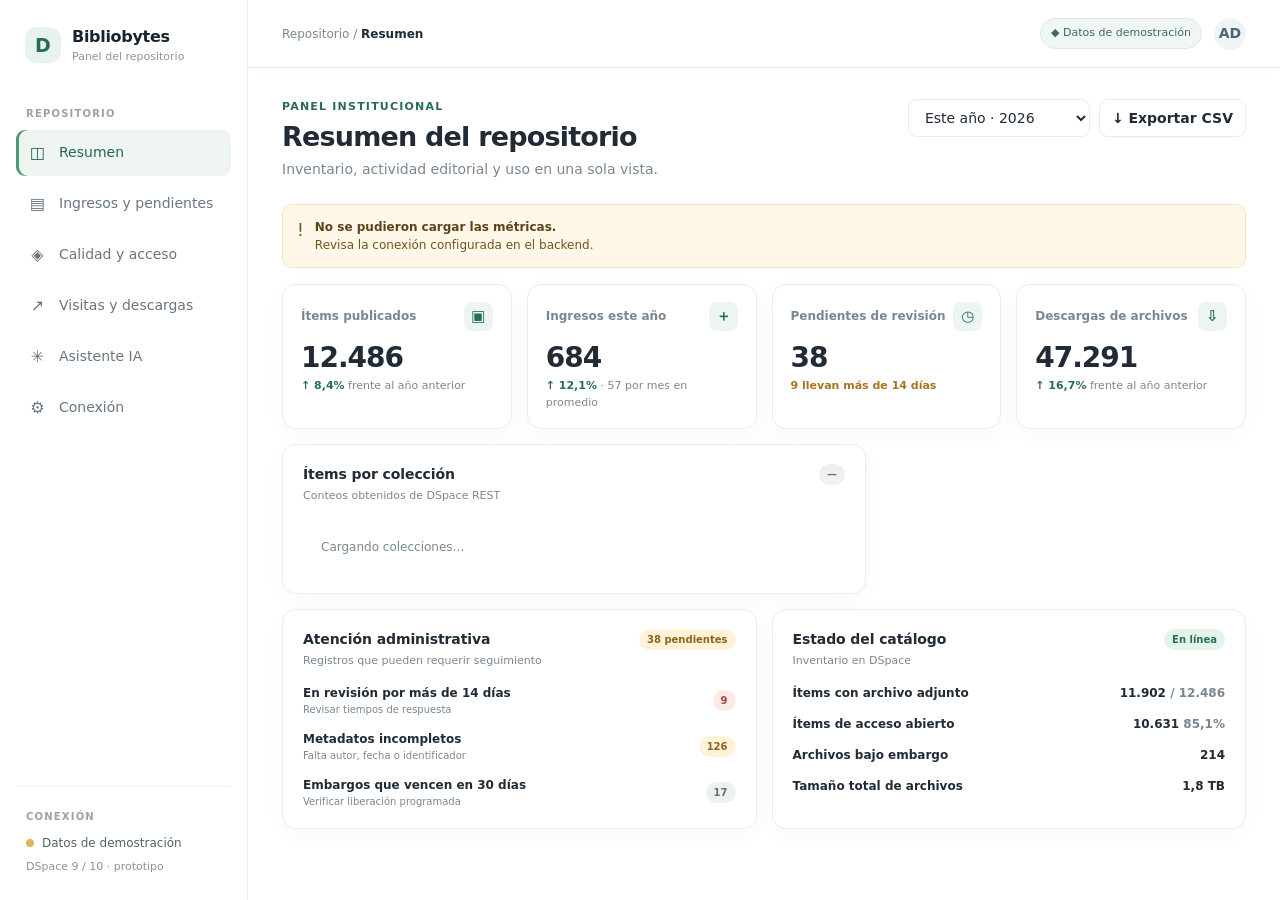
==== commit 97a97f81: "Show real item counts by collection" ====
--- a/app/templates/insights.html
+++ b/app/templates/insights.html
@@ -30,6 +30,7 @@
 .card{border-radius:14px;border-color:#e8edf1;box-shadow:0 5px 22px #25394b08}.kpi:hover{box-shadow:0 10px 26px #25394b0d}.kpi-icon{background:#edf5f1;color:#286c56}.btn.primary{background:#286c56;border-color:#286c56}.btn.primary:hover{background:#205b47}
 .demo{color:#426b57;background:#f0f7f2;border-color:#dcebe1}.avatar{background:#eff4f7;color:#506473}
 .settings-card{max-width:900px}.settings-credentials{display:grid;grid-template-columns:1fr 1fr;gap:18px}.settings-card .field-label{margin-top:18px}.settings-card .field{background:#fff}.settings-note{max-width:900px;display:flex;gap:12px;align-items:flex-start;margin-top:14px;padding:14px 17px;border:1px solid #e8edf1;border-radius:12px;background:#fff;color:#72808b;font-size:12px}.settings-note b{color:#34424d}.result{color:#52616d}.empty-state{margin-top:14px;padding:25px 22px;border:1px dashed #dfe7ec;border-radius:13px;background:#fbfcfd;color:#6f7d88;font-size:13px}.empty-state strong{display:block;margin-bottom:4px;color:#34424d;font-size:14px}.section>[hidden]{display:none!important}.result.error{color:#a54141}.result.success{color:#286c56}
+.solr-card{max-width:900px;margin-top:16px}.solr-card .field-label{margin-top:18px}.solr-summary{font-size:12px;color:#52616d;margin-top:16px;padding-top:14px;border-top:1px solid var(--line)}
 @media(max-width:1000px){.shell{grid-template-columns:210px minmax(0,1fr)}}
 @media(max-width:680px){.shell{display:block}.sidebar{background:#fff;border-right:0;border-bottom:1px solid #e9eef2;box-shadow:0 3px 12px #25394b08}.settings-credentials{grid-template-columns:1fr;gap:0}}
 .assistant-grid{display:grid;grid-template-columns:1fr 1fr;gap:16px}.assistant-grid .panel{min-height:240px}.result{white-space:pre-wrap;line-height:1.6}.notice#stats-source{margin-bottom:16px}@media(max-width:680px){.assistant-grid{grid-template-columns:1fr}}
@@ -42,15 +43,15 @@
 <div class="content"><div class="heading"><div><div class="eyebrow">Panel institucional</div><h1 id="page-title">Resumen del repositorio</h1><p id="page-desc">Inventario, actividad editorial y uso en una sola vista.</p></div><div class="controls"><select class="select" id="period" aria-label="Periodo"><option value="2026">Este año · 2026</option><option value="2025">Año anterior · 2025</option><option value="all">Todo el histórico</option></select><button class="btn" id="export">↓ Exportar CSV</button></div></div><div class="notice" id="stats-source"><span class="alertico">ℹ</span><div><strong>Estadísticas demostrativas.</strong> Configura DSpace en el servidor para consultar datos reales.</div></div>
 <section class="section active" id="overview">
 <div class="grid kpis"><article class="card kpi"><div class="kpi-top">Ítems publicados <span class="kpi-icon">▣</span></div><div class="kpi-value">12.486</div><div class="kpi-foot"><span class="up">↑ 8,4%</span> frente al año anterior</div></article><article class="card kpi"><div class="kpi-top">Ingresos este año <span class="kpi-icon">＋</span></div><div class="kpi-value">684</div><div class="kpi-foot"><span class="up">↑ 12,1%</span> · 57 por mes en promedio</div></article><article class="card kpi"><div class="kpi-top">Pendientes de revisión <span class="kpi-icon">◷</span></div><div class="kpi-value">38</div><div class="kpi-foot"><span class="warn">9 llevan más de 14 días</span></div></article><article class="card kpi"><div class="kpi-top">Descargas de archivos <span class="kpi-icon">⇩</span></div><div class="kpi-value">47.291</div><div class="kpi-foot"><span class="up">↑ 16,7%</span> frente al año anterior</div></article></div>
-<div class="grid two"><article class="card panel"><div class="panelhead"><div><h2>Ingresos y publicaciones</h2><div class="sub">Ítems publicados por mes</div></div><div class="legend"><span>2026</span><span>2025</span></div></div><div class="chart"><svg viewBox="0 0 680 205" preserveAspectRatio="none" role="img" aria-label="Tendencia mensual de ingresos"><defs><linearGradient id="shade" x1="0" x2="0" y1="0" y2="1"><stop offset="0" stop-color="#176b52" stop-opacity=".16"/><stop offset="1" stop-color="#176b52" stop-opacity="0"/></linearGradient></defs><line class="gridline" x1="40" y1="25" x2="670" y2="25"/><line class="gridline" x1="40" y1="70" x2="670" y2="70"/><line class="gridline" x1="40" y1="115" x2="670" y2="115"/><line class="gridline" x1="40" y1="160" x2="670" y2="160"/><text class="axis" x="9" y="29">80</text><text class="axis" x="9" y="74">60</text><text class="axis" x="9" y="119">40</text><text class="axis" x="9" y="164">20</text><path d="M48 119 L103 104 L158 110 L213 88 L268 97 L323 73 L378 82 L433 60 L488 70 L543 49 L598 57 L653 36 L653 170 L48 170Z" class="area"/><path d="M48 119 L103 104 L158 110 L213 88 L268 97 L323 73 L378 82 L433 60 L488 70 L543 49 L598 57 L653 36" class="line"/><path d="M48 136 L103 124 L158 130 L213 118 L268 127 L323 102 L378 115 L433 95 L488 108 L543 84 L598 98 L653 76" fill="none" stroke="#bdcfc5" stroke-width="2" stroke-dasharray="4 5"/><text class="axis" x="42" y="193">Ene</text><text class="axis" x="151" y="193">Mar</text><text class="axis" x="260" y="193">May</text><text class="axis" x="369" y="193">Jul</text><text class="axis" x="478" y="193">Sep</text><text class="axis" x="587" y="193">Nov</text></svg></div></article>
-<article class="card panel"><div class="panelhead"><div><h2>Ítems por colección</h2><div class="sub">Colecciones con más registros</div></div><button class="btn small" data-go="operations">Ver detalle</button></div><div class="list"><div class="listrow"><div><div class="label">Facultad de Ciencias</div><div class="hbar"><i style="width:92%"></i></div></div><div class="count">3.284</div></div><div class="listrow"><div><div class="label">Ingeniería y Tecnología</div><div class="hbar"><i style="width:76%"></i></div></div><div class="count">2.714</div></div><div class="listrow"><div><div class="label">Ciencias Sociales</div><div class="hbar"><i style="width:61%"></i></div></div><div class="count">2.191</div></div><div class="listrow"><div><div class="label">Salud y Bienestar</div><div class="hbar"><i style="width:48%"></i></div></div><div class="count">1.736</div></div><div class="listrow"><div><div class="label">Educación</div><div class="hbar"><i style="width:39%"></i></div></div><div class="count">1.408</div></div></div></article></div>
+<div class="grid two" id="overview-details"><article class="card panel" hidden><div class="panelhead"><div><h2>Ingresos y publicaciones</h2><div class="sub">Ítems publicados por mes</div></div><div class="legend"><span>2026</span><span>2025</span></div></div><div class="chart"><svg viewBox="0 0 680 205" preserveAspectRatio="none" role="img" aria-label="Tendencia mensual de ingresos"><defs><linearGradient id="shade" x1="0" x2="0" y1="0" y2="1"><stop offset="0" stop-color="#176b52" stop-opacity=".16"/><stop offset="1" stop-color="#176b52" stop-opacity="0"/></linearGradient></defs><line class="gridline" x1="40" y1="25" x2="670" y2="25"/><line class="gridline" x1="40" y1="70" x2="670" y2="70"/><line class="gridline" x1="40" y1="115" x2="670" y2="115"/><line class="gridline" x1="40" y1="160" x2="670" y2="160"/><text class="axis" x="9" y="29">80</text><text class="axis" x="9" y="74">60</text><text class="axis" x="9" y="119">40</text><text class="axis" x="9" y="164">20</text><path d="M48 119 L103 104 L158 110 L213 88 L268 97 L323 73 L378 82 L433 60 L488 70 L543 49 L598 57 L653 36 L653 170 L48 170Z" class="area"/><path d="M48 119 L103 104 L158 110 L213 88 L268 97 L323 73 L378 82 L433 60 L488 70 L543 49 L598 57 L653 36" class="line"/><path d="M48 136 L103 124 L158 130 L213 118 L268 127 L323 102 L378 115 L433 95 L488 108 L543 84 L598 98 L653 76" fill="none" stroke="#bdcfc5" stroke-width="2" stroke-dasharray="4 5"/><text class="axis" x="42" y="193">Ene</text><text class="axis" x="151" y="193">Mar</text><text class="axis" x="260" y="193">May</text><text class="axis" x="369" y="193">Jul</text><text class="axis" x="478" y="193">Sep</text><text class="axis" x="587" y="193">Nov</text></svg></div></article>
+<article class="card panel" id="collection-breakdown"><div class="panelhead"><div><h2>Ítems por colección</h2><div class="sub">Conteos obtenidos de DSpace REST</div></div><span class="badge gray" id="collection-count-badge">—</span></div><div class="list" id="collection-list"><div class="emptyline">Cargando colecciones…</div></div></article></div>
 <div class="grid split"><article class="card panel"><div class="panelhead"><div><h2>Atención administrativa</h2><div class="sub">Registros que pueden requerir seguimiento</div></div><span class="badge amber">38 pendientes</span></div><div class="list"><div class="listrow"><div><div class="label">En revisión por más de 14 días</div><div class="meta">Revisar tiempos de respuesta</div></div><span class="badge red">9</span></div><div class="listrow"><div><div class="label">Metadatos incompletos</div><div class="meta">Falta autor, fecha o identificador</div></div><span class="badge amber">126</span></div><div class="listrow"><div><div class="label">Embargos que vencen en 30 días</div><div class="meta">Verificar liberación programada</div></div><span class="badge gray">17</span></div></div></article><article class="card panel"><div class="panelhead"><div><h2>Estado del catálogo</h2><div class="sub">Inventario en DSpace</div></div><span class="badge green">En línea</span></div><div class="list"><div class="listrow"><div class="label">Ítems con archivo adjunto</div><div class="count">11.902 <span class="muted">/ 12.486</span></div></div><div class="listrow"><div class="label">Ítems de acceso abierto</div><div class="count">10.631 <span class="muted">85,1%</span></div></div><div class="listrow"><div class="label">Archivos bajo embargo</div><div class="count">214</div></div><div class="listrow"><div class="label">Tamaño total de archivos</div><div class="count">1,8 TB</div></div></div></article></div>
 </section>
 <section class="section" id="operations"><h2 class="section-title">Actividad de ingreso y revisión</h2><p class="section-intro">Volumen de publicación, estado del flujo de trabajo y distribución del catálogo.</p><div class="grid kpis"><article class="card kpi"><div class="kpi-top">Ingresos este año <span class="kpi-icon">＋</span></div><div class="kpi-value">684</div><div class="kpi-foot"><span class="up">↑ 12,1%</span> interanual</div></article><article class="card kpi"><div class="kpi-top">Pendientes <span class="kpi-icon">◷</span></div><div class="kpi-value">38</div><div class="kpi-foot">29 dentro del plazo esperado</div></article><article class="card kpi"><div class="kpi-top">Tiempo medio de revisión <span class="kpi-icon">◷</span></div><div class="kpi-value">6,2 <small style="font-size:14px">días</small></div><div class="kpi-foot"><span class="up">↓ 1,4 días</span> frente al periodo anterior</div></article><article class="card kpi"><div class="kpi-top">Colecciones activas <span class="kpi-icon">▦</span></div><div class="kpi-value">42</div><div class="kpi-foot">Con al menos un ítem publicado</div></article></div><div class="notice"><span class="alertico">⚑</span><div><strong>9 envíos llevan más de 14 días en revisión.</strong> Conviene revisar la cola y confirmar si falta una acción de revisión o aprobación.</div></div><article class="card tablepanel"><div class="tablehead"><div><h2>Envíos pendientes de revisión</h2><div class="sub">Datos demostrativos · ordenados por antigüedad</div></div><div class="toolbar"><input class="search" placeholder="Buscar título o colección…" data-filter="pending-table"><button class="btn small" data-csv="pending-table">Exportar</button></div></div><div class="tablewrap"><table class="table" id="pending-table"><thead><tr><th>Título</th><th>Colección</th><th>Enviado por</th><th>En espera</th><th>Estado</th></tr></thead><tbody><tr><td class="titlecell">Análisis de la gestión hídrica en cuencas andinas</td><td>Ciencias Ambientales</td><td>María P.</td><td><b class="down">23 días</b></td><td><span class="badge red">Revisión vencida</span></td></tr><tr><td class="titlecell">Diseño de un sistema de monitoreo energético</td><td>Ingeniería Eléctrica</td><td>Jorge C.</td><td><b class="down">19 días</b></td><td><span class="badge red">Revisión vencida</span></td></tr><tr><td class="titlecell">Prácticas docentes y aprendizaje colaborativo</td><td>Educación</td><td>Andrea L.</td><td><b class="warn">16 días</b></td><td><span class="badge amber">Pendiente</span></td></tr><tr><td class="titlecell">Caracterización de materiales poliméricos</td><td>Ciencias de Materiales</td><td>Diego R.</td><td>8 días</td><td><span class="badge amber">Pendiente</span></td></tr><tr><td class="titlecell">Participación ciudadana en gobiernos locales</td><td>Ciencias Sociales</td><td>Paola M.</td><td>3 días</td><td><span class="badge gray">Pendiente</span></td></tr></tbody></table></div></article><div class="footer-note">Las duraciones históricas de revisión requieren registrar o recuperar las fechas de cambio de estado.</div></section>
 <section class="section" id="quality"><h2 class="section-title">Calidad de metadatos y acceso</h2><p class="section-intro">Detecta registros que pueden necesitar corrección y archivos con condiciones de acceso especiales.</p><div class="grid quality-grid"><article class="card quality"><div class="qname">Metadatos completos</div><div class="qval">96,8%</div><div class="qnote"><span class="up">↑ 1,2 pp</span> · campos clave presentes</div></article><article class="card quality"><div class="qname">Sin autor o creador</div><div class="qval">74</div><div class="qnote">0,6% de los ítems publicados</div></article><article class="card quality"><div class="qname">Sin fecha de publicación</div><div class="qval">31</div><div class="qnote">Revisar fecha de emisión</div></article><article class="card quality"><div class="qname">Sin resumen</div><div class="qval">218</div><div class="qnote">1,7% de los ítems publicados</div></article><article class="card quality"><div class="qname">Embargos por vencer</div><div class="qval">17</div><div class="qnote">Durante los próximos 30 días</div></article><article class="card quality"><div class="qname">Acceso restringido</div><div class="qval">1.641</div><div class="qnote">Verificar política y motivo</div></article></div><article class="card tablepanel"><div class="tablehead"><div><h2>Registros para revisar</h2><div class="sub">Ejemplos de alertas de calidad del catálogo</div></div><div class="toolbar"><input class="search" placeholder="Buscar título…" data-filter="quality-table"><button class="btn small" data-csv="quality-table">Exportar</button></div></div><div class="tablewrap"><table class="table" id="quality-table"><thead><tr><th>Título</th><th>Colección</th><th>Alerta</th><th>Fecha de ingreso</th><th>Prioridad</th></tr></thead><tbody><tr><td class="titlecell">Estudio de comunidades de polinizadores en zonas urbanas</td><td>Ciencias Biológicas</td><td>Sin autor / creador</td><td>12 oct 2026</td><td><span class="badge amber">Media</span></td></tr><tr><td class="titlecell">Informe técnico de movilidad sostenible</td><td>Ingeniería Civil</td><td>Sin resumen</td><td>4 oct 2026</td><td><span class="badge gray">Baja</span></td></tr><tr><td class="titlecell">Repositorio de datos de precipitación 1990–2020</td><td>Ciencias Ambientales</td><td>Embargo vence en 12 días</td><td>28 sep 2026</td><td><span class="badge red">Alta</span></td></tr><tr><td class="titlecell">Diagnóstico de salud comunitaria en la región norte</td><td>Salud Pública</td><td>Sin identificador persistente</td><td>19 sep 2026</td><td><span class="badge amber">Media</span></td></tr></tbody></table></div></article><div class="footer-note">Los campos requeridos se configuran según el esquema de metadatos y las reglas institucionales.</div></section>
 <section class="section" id="assistant"><h2 class="section-title">Asistente de investigación</h2><p class="section-intro">Resume documentos PDF, identifica conceptos y pregunta sobre su contenido en español o inglés.</p><div class="grid split"><article class="card panel"><div class="panelhead"><div><h2>Resumen y conceptos</h2><div class="sub">El resultado se etiqueta como contenido generado por IA</div></div><span class="badge gray">PDF · 30 MB máx.</span></div><form id="ai-upload"><input class="field" type="file" name="document" accept="application/pdf,.pdf" required><div class="form-actions"><button class="btn primary" type="submit">Analizar documento</button></div></form><div id="ai-result" class="result" aria-live="polite"></div></article><article class="card panel"><div class="panelhead"><div><h2>Pregunta al documento</h2><div class="sub">Las respuestas incluyen referencias a páginas</div></div></div><form id="ai-ask"><label class="field-label" for="ai-question">Tu pregunta</label><input class="field" id="ai-question" name="question" placeholder="¿Cuál es la idea principal? / What is the main idea?" required><label class="field-label" for="ai-question-pdf">Documento PDF</label><input class="field" id="ai-question-pdf" type="file" name="document" accept="application/pdf,.pdf" required><div class="form-actions"><button class="btn primary" type="submit">Preguntar</button></div></form><div id="ai-answer" class="result" aria-live="polite"></div></article></div><div class="notice"><span class="alertico">◈</span><div><strong>Elección institucional del modelo.</strong> Ollama, OpenAI y Anthropic se configuran en el backend. Si eliges un proveedor externo, el texto del documento se enviará a ese servicio.</div></div></section>
-<section class="section" id="settings"><h2 class="section-title">Conexión con DSpace</h2><p class="section-intro">Configura aquí la API REST de tu repositorio. Los datos se guardan de forma local en este servidor.</p><article class="card panel settings-card"><div class="panelhead"><div><h2>API REST</h2><div class="sub">Compatible con DSpace 9 y 10 · acceso de solo lectura</div></div><span class="badge gray" id="connection-badge">Sin comprobar</span></div><form id="dspace-config-form"><label class="field-label" for="dspace-url">URL de la API</label><input class="field" id="dspace-url" name="url" type="url" placeholder="http://192.168.1.106:8080/server/api" required><div class="help">Incluye la ruta <code>/server/api</code>.</div><div class="settings-credentials"><div><label class="field-label" for="dspace-email">Usuario institucional <span class="muted">(opcional)</span></label><input class="field" id="dspace-email" name="email" autocomplete="username" placeholder="correo@universidad.edu"></div><div><label class="field-label" for="dspace-password">Contraseña <span class="muted">(opcional)</span></label><input class="field" id="dspace-password" name="password" type="password" autocomplete="new-password" placeholder="Dejar en blanco para conservarla"><div class="help" id="credential-state">Sin credenciales guardadas. Para una API pública, déjalas vacías.</div></div></div><div class="form-actions"><button class="btn primary" type="submit" id="save-rest">Guardar conexión</button><button class="btn" type="button" id="test-rest">Comprobar conexión</button></div></form><div id="rest-result" class="result" aria-live="polite"></div><div class="connection-summary"><b>Qué consultará el panel</b><ol><li>Conteos de ítems y colecciones.</li><li>Visitas y descargas disponibles en los reportes de uso.</li><li>Envíos pendientes si la cuenta tiene permiso de lectura.</li></ol></div></article><div class="settings-note"><span>🔒</span><div><b>Credenciales protegidas</b><br>Se almacenan en un archivo privado dentro del LXC y nunca se muestran de nuevo en pantalla.</div></div></section>
-<section class="section" id="usage"><h2 class="section-title">Uso del repositorio</h2><p class="section-intro">Visitas a páginas de ítems y descargas de archivos. Las cifras de uso son eventos registrados por DSpace en Solr.</p><div class="grid kpis"><article class="card kpi"><div class="kpi-top">Visitas a ítems <span class="kpi-icon">◉</span></div><div class="kpi-value">83.604</div><div class="kpi-foot"><span class="up">↑ 11,3%</span> interanual</div></article><article class="card kpi"><div class="kpi-top">Descargas <span class="kpi-icon">⇩</span></div><div class="kpi-value">47.291</div><div class="kpi-foot"><span class="up">↑ 16,7%</span> interanual</div></article><article class="card kpi"><div class="kpi-top">Descargas por visita <span class="kpi-icon">⌁</span></div><div class="kpi-value">0,57</div><div class="kpi-foot">Relación agregada de eventos</div></article><article class="card kpi"><div class="kpi-top">Ítems descargados <span class="kpi-icon">▣</span></div><div class="kpi-value">8.341</div><div class="kpi-foot">Con al menos una descarga en el periodo</div></article></div><article class="card panel" style="margin-bottom:15px"><div class="panelhead"><div><h2>Visitas y descargas por mes</h2><div class="sub">Eventos Solr agregados · estimación ilustrativa</div></div><div class="legend"><span>Descargas</span><span>Visitas</span></div></div><div class="chart"><svg viewBox="0 0 950 205" preserveAspectRatio="none" role="img" aria-label="Visitas y descargas mensuales"><line class="gridline" x1="45" y1="25" x2="940" y2="25"/><line class="gridline" x1="45" y1="70" x2="940" y2="70"/><line class="gridline" x1="45" y1="115" x2="940" y2="115"/><line class="gridline" x1="45" y1="160" x2="940" y2="160"/><text class="axis" x="2" y="29">10k</text><text class="axis" x="10" y="74">7.5k</text><text class="axis" x="14" y="119">5k</text><text class="axis" x="10" y="164">2.5k</text><g><rect class="bar" x="72" y="106" width="28" height="54" rx="4"/><rect class="bar hot" x="104" y="125" width="20" height="35" rx="4"/><rect class="bar" x="147" y="98" width="28" height="62" rx="4"/><rect class="bar hot" x="179" y="117" width="20" height="43" rx="4"/><rect class="bar" x="222" y="88" width="28" height="72" rx="4"/><rect class="bar hot" x="254" y="112" width="20" height="48" rx="4"/><rect class="bar" x="297" y="91" width="28" height="69" rx="4"/><rect class="bar hot" x="329" y="115" width="20" height="45" rx="4"/><rect class="bar" x="372" y="78" width="28" height="82" rx="4"/><rect class="bar hot" x="404" y="106" width="20" height="54" rx="4"/><rect class="bar" x="447" y="82" width="28" height="78" rx="4"/><rect class="bar hot" x="479" y="109" width="20" height="51" rx="4"/><rect class="bar" x="522" y="67" width="28" height="93" rx="4"/><rect class="bar hot" x="554" y="97" width="20" height="63" rx="4"/><rect class="bar" x="597" y="75" width="28" height="85" rx="4"/><rect class="bar hot" x="629" y="103" width="20" height="57" rx="4"/><rect class="bar" x="672" y="58" width="28" height="102" rx="4"/><rect class="bar hot" x="704" y="91" width="20" height="69" rx="4"/><rect class="bar" x="747" y="50" width="28" height="110" rx="4"/><rect class="bar hot" x="779" y="86" width="20" height="74" rx="4"/><rect class="bar" x="822" y="42" width="28" height="118" rx="4"/><rect class="bar hot" x="854" y="79" width="20" height="81" rx="4"/><rect class="bar" x="897" y="35" width="28" height="125" rx="4"/><rect class="bar hot" x="929" y="72" width="15" height="88" rx="4"/></g><text class="axis" x="70" y="190">Ene</text><text class="axis" x="218" y="190">Mar</text><text class="axis" x="370" y="190">May</text><text class="axis" x="520" y="190">Jul</text><text class="axis" x="670" y="190">Sep</text><text class="axis" x="820" y="190">Nov</text></svg></div></article><div class="grid split"><article class="card tablepanel"><div class="tablehead"><div><h2>Documentos más descargados</h2><div class="sub">Top de ejemplo del periodo seleccionado</div></div><button class="btn small" data-csv="downloads-table">Exportar</button></div><div class="tablewrap"><table class="table" id="downloads-table"><thead><tr><th>Título</th><th>Colección</th><th>Descargas</th></tr></thead><tbody><tr><td class="titlecell">Energías renovables y transición energética</td><td>Ingeniería</td><td><b>1.248</b></td></tr><tr><td class="titlecell">Atlas de biodiversidad regional</td><td>Ciencias Biológicas</td><td><b>986</b></td></tr><tr><td class="titlecell">Políticas públicas para el desarrollo local</td><td>Ciencias Sociales</td><td><b>842</b></td></tr><tr><td class="titlecell">Manual de prácticas de laboratorio</td><td>Salud</td><td><b>761</b></td></tr></tbody></table></div></article><article class="card panel"><div class="panelhead"><div><h2>Descargas por colección</h2><div class="sub">Participación en las descargas</div></div></div><div class="list"><div class="listrow"><div><div class="label">Ingeniería y Tecnología</div><div class="hbar"><i style="width:89%"></i></div></div><div class="count">24%</div></div><div class="listrow"><div><div class="label">Ciencias Sociales</div><div class="hbar"><i style="width:71%"></i></div></div><div class="count">19%</div></div><div class="listrow"><div><div class="label">Ciencias de la Salud</div><div class="hbar"><i style="width:60%"></i></div></div><div class="count">16%</div></div><div class="listrow"><div><div class="label">Ciencias Biológicas</div><div class="hbar"><i style="width:51%"></i></div></div><div class="count">14%</div></div></div></article></div><div class="footer-note">Las descargas no equivalen necesariamente a personas únicas. Excluir bots y definir métricas comparables requiere revisar la configuración de Solr.</div></section>
+<section class="section" id="settings"><h2 class="section-title">Conexión con DSpace</h2><p class="section-intro">Configura aquí la API REST de tu repositorio. Los datos se guardan de forma local en este servidor.</p><article class="card panel settings-card"><div class="panelhead"><div><h2>API REST</h2><div class="sub">Compatible con DSpace 9 y 10 · acceso de solo lectura</div></div><span class="badge gray" id="connection-badge">Sin comprobar</span></div><form id="dspace-config-form"><label class="field-label" for="dspace-url">URL de la API</label><input class="field" id="dspace-url" name="url" type="url" placeholder="http://192.168.1.106:8080/server/api" required><div class="help">Incluye la ruta <code>/server/api</code>.</div><div class="settings-credentials"><div><label class="field-label" for="dspace-email">Usuario institucional <span class="muted">(opcional)</span></label><input class="field" id="dspace-email" name="email" autocomplete="username" placeholder="correo@universidad.edu"></div><div><label class="field-label" for="dspace-password">Contraseña <span class="muted">(opcional)</span></label><input class="field" id="dspace-password" name="password" type="password" autocomplete="new-password" placeholder="Dejar en blanco para conservarla"><div class="help" id="credential-state">Sin credenciales guardadas. Para una API pública, déjalas vacías.</div></div></div><div class="form-actions"><button class="btn primary" type="submit" id="save-rest">Guardar conexión</button><button class="btn" type="button" id="test-rest">Comprobar conexión</button></div></form><div id="rest-result" class="result" aria-live="polite"></div><div class="connection-summary"><b>Qué consultará el panel</b><ol><li>Conteos de ítems y colecciones.</li><li>Visitas y descargas disponibles en los reportes de uso.</li><li>Envíos pendientes si la cuenta tiene permiso de lectura.</li></ol></div></article><article class="card panel settings-card solr-card"><div class="panelhead"><div><h2>Solr · Estadísticas de uso</h2><div class="sub">Conexión opcional directa al núcleo <code>statistics</code> de DSpace</div></div><span class="badge gray" id="solr-badge">Sin configurar</span></div><form id="solr-config-form"><label class="field-label" for="solr-url">URL del núcleo statistics</label><input class="field" id="solr-url" name="url" type="url" placeholder="http://192.168.1.106:8983/solr/statistics"><div class="help">Usa la dirección alcanzable desde este servidor Flask, terminada en <code>/solr/statistics</code>.</div><div class="settings-credentials"><div><label class="field-label" for="solr-user">Usuario Solr <span class="muted">(opcional)</span></label><input class="field" id="solr-user" name="user" autocomplete="username" placeholder="Usuario de Solr"></div><div><label class="field-label" for="solr-password">Contraseña Solr <span class="muted">(opcional)</span></label><input class="field" id="solr-password" name="password" type="password" autocomplete="new-password" placeholder="Dejar en blanco para conservarla"><div class="help" id="solr-credential-state">Sin autenticación configurada.</div></div></div><div class="form-actions"><button class="btn primary" type="submit" id="save-solr">Guardar Solr</button><button class="btn" type="button" id="test-solr">Probar conexión</button></div></form><div id="solr-result" class="result" aria-live="polite"></div><div class="solr-summary">La aplicación consultará Solr desde el servidor Flask y mostrará si hay eventos indexados. Restringe Solr al IP del LXC del asistente y no publiques el puerto 8983 en Internet.</div></article><div class="settings-note"><span>🔒</span><div><b>Credenciales protegidas</b><br>Se almacenan en un archivo privado dentro del LXC y nunca se muestran de nuevo en pantalla.</div></div></section>
+<section class="section" id="usage"><h2 class="section-title">Uso del repositorio</h2><p class="section-intro">Visitas a páginas de ítems y descargas de archivos. Las cifras de uso son eventos registrados por DSpace en Solr.</p><div class="grid kpis"><article class="card kpi"><div class="kpi-top">Visitas a ítems <span class="kpi-icon">◉</span></div><div class="kpi-value">83.604</div><div class="kpi-foot"><span class="up">↑ 11,3%</span> interanual</div></article><article class="card kpi"><div class="kpi-top">Descargas <span class="kpi-icon">⇩</span></div><div class="kpi-value">47.291</div><div class="kpi-foot"><span class="up">↑ 16,7%</span> interanual</div></article><article class="card kpi"><div class="kpi-top">Descargas por visita <span class="kpi-icon">⌁</span></div><div class="kpi-value">0,57</div><div class="kpi-foot">Relación agregada de eventos</div></article><article class="card kpi"><div class="kpi-top">Ítems descargados <span class="kpi-icon">▣</span></div><div class="kpi-value">8.341</div><div class="kpi-foot">Con al menos una descarga en el periodo</div></article></div><article class="card panel" id="usage-monthly-panel" hidden style="margin-bottom:15px"><div class="panelhead"><div><h2>Visitas a ítems por mes</h2><div class="sub" id="usage-monthly-caption">Conteos reales consultados en Solr</div></div><div class="legend"><span>Visitas a ítems</span></div></div><div class="chart" id="usage-monthly-chart"><svg viewBox="0 0 950 205" preserveAspectRatio="none" role="img" aria-label="Visitas y descargas mensuales"><line class="gridline" x1="45" y1="25" x2="940" y2="25"/><line class="gridline" x1="45" y1="70" x2="940" y2="70"/><line class="gridline" x1="45" y1="115" x2="940" y2="115"/><line class="gridline" x1="45" y1="160" x2="940" y2="160"/><text class="axis" x="2" y="29">10k</text><text class="axis" x="10" y="74">7.5k</text><text class="axis" x="14" y="119">5k</text><text class="axis" x="10" y="164">2.5k</text><g><rect class="bar" x="72" y="106" width="28" height="54" rx="4"/><rect class="bar hot" x="104" y="125" width="20" height="35" rx="4"/><rect class="bar" x="147" y="98" width="28" height="62" rx="4"/><rect class="bar hot" x="179" y="117" width="20" height="43" rx="4"/><rect class="bar" x="222" y="88" width="28" height="72" rx="4"/><rect class="bar hot" x="254" y="112" width="20" height="48" rx="4"/><rect class="bar" x="297" y="91" width="28" height="69" rx="4"/><rect class="bar hot" x="329" y="115" width="20" height="45" rx="4"/><rect class="bar" x="372" y="78" width="28" height="82" rx="4"/><rect class="bar hot" x="404" y="106" width="20" height="54" rx="4"/><rect class="bar" x="447" y="82" width="28" height="78" rx="4"/><rect class="bar hot" x="479" y="109" width="20" height="51" rx="4"/><rect class="bar" x="522" y="67" width="28" height="93" rx="4"/><rect class="bar hot" x="554" y="97" width="20" height="63" rx="4"/><rect class="bar" x="597" y="75" width="28" height="85" rx="4"/><rect class="bar hot" x="629" y="103" width="20" height="57" rx="4"/><rect class="bar" x="672" y="58" width="28" height="102" rx="4"/><rect class="bar hot" x="704" y="91" width="20" height="69" rx="4"/><rect class="bar" x="747" y="50" width="28" height="110" rx="4"/><rect class="bar hot" x="779" y="86" width="20" height="74" rx="4"/><rect class="bar" x="822" y="42" width="28" height="118" rx="4"/><rect class="bar hot" x="854" y="79" width="20" height="81" rx="4"/><rect class="bar" x="897" y="35" width="28" height="125" rx="4"/><rect class="bar hot" x="929" y="72" width="15" height="88" rx="4"/></g><text class="axis" x="70" y="190">Ene</text><text class="axis" x="218" y="190">Mar</text><text class="axis" x="370" y="190">May</text><text class="axis" x="520" y="190">Jul</text><text class="axis" x="670" y="190">Sep</text><text class="axis" x="820" y="190">Nov</text></svg></div></article><div class="grid split"><article class="card tablepanel"><div class="tablehead"><div><h2>Documentos más descargados</h2><div class="sub">Top de ejemplo del periodo seleccionado</div></div><button class="btn small" data-csv="downloads-table">Exportar</button></div><div class="tablewrap"><table class="table" id="downloads-table"><thead><tr><th>Título</th><th>Colección</th><th>Descargas</th></tr></thead><tbody><tr><td class="titlecell">Energías renovables y transición energética</td><td>Ingeniería</td><td><b>1.248</b></td></tr><tr><td class="titlecell">Atlas de biodiversidad regional</td><td>Ciencias Biológicas</td><td><b>986</b></td></tr><tr><td class="titlecell">Políticas públicas para el desarrollo local</td><td>Ciencias Sociales</td><td><b>842</b></td></tr><tr><td class="titlecell">Manual de prácticas de laboratorio</td><td>Salud</td><td><b>761</b></td></tr></tbody></table></div></article><article class="card panel"><div class="panelhead"><div><h2>Descargas por colección</h2><div class="sub">Participación en las descargas</div></div></div><div class="list"><div class="listrow"><div><div class="label">Ingeniería y Tecnología</div><div class="hbar"><i style="width:89%"></i></div></div><div class="count">24%</div></div><div class="listrow"><div><div class="label">Ciencias Sociales</div><div class="hbar"><i style="width:71%"></i></div></div><div class="count">19%</div></div><div class="listrow"><div><div class="label">Ciencias de la Salud</div><div class="hbar"><i style="width:60%"></i></div></div><div class="count">16%</div></div><div class="listrow"><div><div class="label">Ciencias Biológicas</div><div class="hbar"><i style="width:51%"></i></div></div><div class="count">14%</div></div></div></article></div><div class="footer-note">Las descargas no equivalen necesariamente a personas únicas. Excluir bots y definir métricas comparables requiere revisar la configuración de Solr.</div></section>
 </div></main></div>
 <script>
 const names={assistant:['Asistente IA','Resumen y preguntas sobre documentos con IA.'],settings:['Conexión','Configura el acceso a DSpace REST y al servicio seguro de estadísticas.'],overview:['Resumen del repositorio','Inventario, actividad editorial y uso en una sola vista.'],operations:['Ingresos y pendientes','Seguimiento del flujo de trabajo y la producción del repositorio.'],quality:['Calidad y acceso','Alertas de metadatos, permisos y embargos que requieren atención.'],usage:['Visitas y descargas','Uso del contenido registrado por DSpace en Solr.']};
@@ -61,57 +62,84 @@
 document.querySelectorAll('[data-csv]').forEach(b=>b.addEventListener('click',()=>exportTable(b.dataset.csv)));document.getElementById('export').addEventListener('click',()=>{const active=document.querySelector('.section.active');const table=active.querySelector('table');if(table)exportTable(table.id);else alert('La exportación del resumen estará disponible al conectar los datos reales.')});
 async function loadDspaceConfig(){try{const response=await fetch('/api/config/dspace');const config=await response.json();document.getElementById('dspace-url').value=config.url||'';document.getElementById('dspace-email').value=config.email||'';document.getElementById('credential-state').textContent=config.has_credentials?'Ya hay credenciales guardadas. Deja la contraseña vacía para conservarlas.':'Sin credenciales guardadas. Para una API pública, déjalas vacías.'}catch(error){}}
 loadDspaceConfig();
+async function loadSolrConfig(){try{const response=await fetch('/api/config/solr');const config=await response.json();document.getElementById('solr-url').value=config.url||'';document.getElementById('solr-user').value=config.user||'';document.getElementById('solr-credential-state').textContent=config.has_credentials?'Ya hay credenciales guardadas. Deja la contraseña vacía para conservarlas.':'Sin autenticación configurada.';if(config.url){document.getElementById('solr-badge').textContent='Configurado';document.getElementById('solr-badge').className='badge gray'}}catch(error){}}
+loadSolrConfig();
+document.getElementById('solr-config-form').addEventListener('submit',async event=>{event.preventDefault();const button=document.getElementById('save-solr');const result=document.getElementById('solr-result');button.disabled=true;button.textContent='Guardando…';try{const response=await fetch('/api/config/solr',{method:'POST',headers:{'Content-Type':'application/json'},body:JSON.stringify(Object.fromEntries(new FormData(event.currentTarget)))});const data=await response.json();if(!response.ok)throw new Error(data.error||'No se pudo guardar Solr.');document.getElementById('solr-password').value='';document.getElementById('solr-credential-state').textContent=data.has_credentials?'Credenciales guardadas de forma segura.':'Sin autenticación configurada.';document.getElementById('solr-badge').textContent='Configurado';document.getElementById('solr-badge').className='badge gray';result.className='result success';result.textContent='Configuración de Solr guardada. Ahora puedes probar la conexión.'}catch(error){result.className='result error';result.textContent=error.message}finally{button.disabled=false;button.textContent='Guardar Solr'}});
+document.getElementById('test-solr').addEventListener('click',async()=>{const result=document.getElementById('solr-result');result.className='result';result.textContent='Consultando núcleo statistics…';try{const response=await fetch('/api/config/solr/test',{method:'POST'});const data=await response.json();if(!response.ok||!data.connected)throw new Error(data.message||'No se pudo conectar con Solr.');result.className='result success';result.textContent='Solr conectado. Eventos indexados: '+new Intl.NumberFormat('es').format(data.indexed_events);document.getElementById('solr-badge').textContent='Conectado';document.getElementById('solr-badge').className='badge green'}catch(error){result.className='result error';result.textContent=error.message;document.getElementById('solr-badge').textContent='Sin acceso';document.getElementById('solr-badge').className='badge amber'}});
 document.getElementById('dspace-config-form').addEventListener('submit',async event=>{event.preventDefault();const form=event.currentTarget;const button=document.getElementById('save-rest');const result=document.getElementById('rest-result');button.disabled=true;button.textContent='Guardando…';result.className='result';try{const response=await fetch('/api/config/dspace',{method:'POST',headers:{'Content-Type':'application/json'},body:JSON.stringify(Object.fromEntries(new FormData(form)))});const data=await response.json();if(!response.ok)throw new Error(data.error||'No se pudo guardar la configuración.');document.getElementById('dspace-password').value='';document.getElementById('credential-state').textContent=data.has_credentials?'Credenciales guardadas de forma segura.':'Sin credenciales guardadas. Para una API pública, déjalas vacías.';result.className='result success';result.textContent='Configuración guardada. Ahora comprueba la conexión.';loadRepositoryStats();document.getElementById('connection-badge').textContent='Configurado';document.getElementById('connection-badge').className='badge gray'}catch(error){result.className='result error';result.textContent=error.message}finally{button.disabled=false;button.textContent='Guardar conexión'}});
 document.getElementById('test-rest').addEventListener('click',async()=>{const result=document.getElementById('rest-result');result.className='result';result.textContent='Consultando DSpace…';try{const r=await fetch('/api/repository-stats');const d=await r.json();if(!d.connected)throw new Error(d.message||'No se pudo conectar.');result.className='result success';result.textContent='Conexión correcta. Ítems: '+(d.counts.items??'—')+' · Colecciones: '+(d.counts.collections??'—');document.getElementById('connection-badge').textContent='Conectado';document.getElementById('connection-badge').className='badge green'}catch(e){result.className='result error';result.textContent=e.message;document.getElementById('connection-badge').textContent='Revisar configuración';document.getElementById('connection-badge').className='badge amber'}});
-document.getElementById('period').addEventListener('change',e=>{document.documentElement.dataset.period=e.target.value});
+document.getElementById('period').addEventListener('change',()=>loadRepositoryStats());
+function renderUsageChart(months,year){
+  const chart=document.getElementById('usage-monthly-chart');
+  const panel=document.getElementById('usage-monthly-panel');
+  const values=Array.isArray(months)?months:[];
+  const max=Math.max(1,...values.map(point=>Number(point.views)||0));
+  const baseline=158, chartTop=20, chartHeight=126, left=46, plotWidth=886, step=plotWidth/12, barWidth=34;
+  const grid=[0,.33,.66,1].map(f=>{const y=baseline-f*chartHeight;return `<line class="gridline" x1="${left}" y1="${y}" x2="940" y2="${y}"/><text class="axis" x="4" y="${y+4}">${Math.round(max*f)}</text>`}).join('');
+  const bars=values.map((point,index)=>{const value=Number(point.views)||0;const height=value?Math.max(3,value/max*chartHeight):0;const x=left+index*step+(step-barWidth)/2;const y=baseline-height;return `<rect class="bar${index===new Date().getMonth()&&Number(year)===new Date().getFullYear()?' hot':''}" x="${x.toFixed(1)}" y="${y.toFixed(1)}" width="${barWidth}" height="${height.toFixed(1)}" rx="4"><title>${point.label}: ${value} visitas</title></rect><text class="axis" text-anchor="middle" x="${(x+barWidth/2).toFixed(1)}" y="185">${point.label}</text>`}).join('');
+  chart.innerHTML=values.some(point=>Number(point.views)>0)?`<svg viewBox="0 0 950 205" preserveAspectRatio="none" role="img" aria-label="Visitas a ítems por mes en ${year}">${grid}${bars}</svg>`:'<div class="emptyline">No hay visitas a ítems registradas en este periodo.</div>';
+  document.getElementById('usage-monthly-caption').textContent=year==='all'?'Visitas acumuladas por mes en todo el histórico de Solr':`Visitas a ítems registradas en Solr · ${year}`;
+  panel.hidden=false;
+}
 async function loadRepositoryStats(){
   try {
-    const response=await fetch('/api/repository-stats');
+    const period=document.getElementById('period').value;
+    const selectedYear=period;
+    const response=await fetch('/api/repository-stats?year='+encodeURIComponent(selectedYear));
     const data=await response.json();
     if(!data.connected){
-      document.getElementById('stats-source').innerHTML='<span class="alertico">ℹ</span><div><strong>Estadísticas de demostración.</strong> '+data.message+'</div>';
+      document.getElementById('stats-source').innerHTML='<span class="alertico">ℹ</span><div><strong>Estadísticas no disponibles.</strong> '+data.message+'</div>';
       return;
     }
+    const fmt=value=>value==null?'—':new Intl.NumberFormat('es').format(value);
     document.getElementById('data-badge').textContent='● DSpace conectado';
     document.getElementById('data-badge').className='badge green';
+    const solr=data.solr_usage||{};
+    const hasSolr=solr.connected===true;
     const isEmpty=data.counts?.items===0;
-    document.getElementById('stats-source').innerHTML=isEmpty
-      ?'<span class="alertico">✓</span><div><strong>Conectado a DSpace.</strong> El repositorio todavía no tiene ítems.</div>'
-      :'<span class="alertico">✓</span><div><strong>Conectado a DSpace.</strong> Los indicadores disponibles vienen de la API. Los reportes detallados aún no están conectados.</div>';
-    const fmt=value=>value==null?'—':new Intl.NumberFormat('es').format(value);
+    document.getElementById('stats-source').innerHTML=hasSolr
+      ?`<span class="alertico">✓</span><div><strong>DSpace y Solr conectados.</strong> ${fmt(solr.events)} eventos totales en Solr; ${fmt(solr.views)} visitas a ítems. El gráfico mensual se calcula con eventos reales${isEmpty?'; todavía no hay ítems publicados.':'.'}</div>`
+      :`<span class="alertico">ℹ</span><div><strong>DSpace conectado.</strong> ${solr.message||'Configura Solr en Conexión para cargar las estadísticas de uso.'}</div>`;
+    const views=hasSolr?solr.views:data.usage?.views;
+    const collectionRows=Array.isArray(data.collections_by_items)?data.collections_by_items:[];
+    if(collectionRows.length){
+      const list=document.getElementById('collection-list');
+      list.replaceChildren();
+      const maxItems=Math.max(1,...collectionRows.map(row=>Number(row.items)||0));
+      for(const row of collectionRows){
+        const line=document.createElement('div');line.className='listrow';
+        const details=document.createElement('div');
+        const label=document.createElement('div');label.className='label';label.textContent=row.name;
+        const bar=document.createElement('div');bar.className='hbar';
+        const fill=document.createElement('i');fill.style.width=`${Math.max(0,(Number(row.items)||0)/maxItems*100)}%`;bar.append(fill);
+        details.append(label,bar);
+        const count=document.createElement('div');count.className='count';count.textContent=fmt(row.items);
+        line.append(details,count);list.append(line);
+      }
+      document.getElementById('collection-count-badge').textContent=`${collectionRows.length} colecciones`;
+      document.getElementById('overview-details').hidden=false;
+    }
     document.querySelectorAll('#overview .kpi-value,#operations .kpi-value,#quality .qval,#usage .kpi-value').forEach(node=>node.textContent='—');
-    const values=[['overview',0,data.counts.items],['operations',3,data.counts.collections],['usage',0,data.usage.views],['usage',1,data.usage.downloads],['overview',3,data.usage.downloads],['overview',2,data.counts.pending],['operations',1,data.counts.pending]];
-    for(const [section,index,value] of values){
-      const node=document.querySelectorAll('#'+section+' .kpi-value')[index];
-      if(node)node.textContent=fmt(value);
-    }
-    const ratio=data.usage.views&&data.usage.downloads?data.usage.downloads/data.usage.views:null;
-    const ratioNode=document.querySelectorAll('#usage .kpi-value')[2];
-    if(ratioNode)ratioNode.textContent=ratio==null?'—':ratio.toFixed(2);
-    document.querySelectorAll('#overview .kpi-foot,#operations .kpi-foot,#usage .kpi-foot,#quality .qnote').forEach(node=>node.textContent='Detalle no disponible en la API');
+    const values=[['overview',0,data.counts.items],['operations',3,data.counts.collections],['usage',0,views],['usage',1,data.usage?.downloads],['overview',3,data.usage?.downloads],['overview',2,data.counts.pending],['operations',1,data.counts.pending]];
+    for(const [section,index,value] of values){const node=document.querySelectorAll('#'+section+' .kpi-value')[index];if(node)node.textContent=fmt(value)}
+    const ratio=views&&data.usage?.downloads?data.usage.downloads/views:null;
+    const ratioNode=document.querySelectorAll('#usage .kpi-value')[2];if(ratioNode)ratioNode.textContent=ratio==null?'—':ratio.toFixed(2);
+    document.querySelectorAll('#overview .kpi-foot,#operations .kpi-foot,#usage .kpi-foot,#quality .qnote').forEach(node=>node.textContent='Detalle no disponible en los datos conectados');
     for(const sectionId of ['overview','operations','quality','usage']){
       const section=document.getElementById(sectionId);
       section.querySelectorAll('.empty-state').forEach(node=>node.remove());
       for(const child of section.children){
-        if(!child.matches('h2.section-title,p.section-intro,.grid.kpis'))child.hidden=true;
+        const keep=child.matches('h2.section-title,p.section-intro,.grid.kpis')||(sectionId==='usage'&&hasSolr&&child.id==='usage-monthly-panel')||(sectionId==='overview'&&collectionRows.length>0&&child.id==='overview-details');
+        child.hidden=!keep;
       }
-      const state=document.createElement('div');
-      state.className='empty-state';
-      state.innerHTML=isEmpty
-        ?'<strong>Aún no hay registros</strong>Cuando agregues ítems al repositorio, aquí aparecerán los indicadores disponibles.'
-        :'<strong>Sin desglose disponible</strong>Los indicadores conectados se muestran arriba. Los gráficos y listados detallados todavía no se obtienen de la API.';
+      if(sectionId==='usage'&&hasSolr){renderUsageChart(solr.monthly_views,solr.year);continue}
+      if(sectionId==='overview'&&collectionRows.length>0)continue;
+      const state=document.createElement('div');state.className='empty-state';
+      state.innerHTML=isEmpty?'<strong>Aún no hay registros</strong>Cuando agregues ítems al repositorio, aquí aparecerán los indicadores disponibles.':'<strong>Sin desglose disponible</strong>Los indicadores conectados se muestran arriba. Este detalle requiere una fuente de datos que todavía no está conectada.';
       section.append(state);
     }
-    if(isEmpty){
-      const feet=document.querySelectorAll('#overview .kpi-foot');
-      if(feet[0])feet[0].textContent='Repositorio sin documentos';
-      if(feet[1])feet[1].textContent='Sin actividad registrada';
-      if(feet[2])feet[2].textContent=data.counts.pending==null?'Dato no disponible':data.counts.pending===0?'No hay envíos pendientes':'Envíos pendientes';
-      if(feet[3])feet[3].textContent='Sin descargas registradas';
-    }
-  }catch(error){
-    document.getElementById('stats-source').innerHTML='<span class="alertico">!</span><div><strong>No se pudieron cargar las métricas.</strong> Revisa la conexión configurada en el backend.</div>';
-  }
+    if(isEmpty){const feet=document.querySelectorAll('#overview .kpi-foot');if(feet[0])feet[0].textContent='Repositorio sin documentos';if(feet[1])feet[1].textContent='Sin actividad registrada';if(feet[2])feet[2].textContent=data.counts.pending==null?'Dato no disponible':data.counts.pending===0?'No hay envíos pendientes':'Envíos pendientes';if(feet[3])feet[3].textContent='Sin descargas registradas'}
+  }catch(error){document.getElementById('stats-source').innerHTML='<span class="alertico">!</span><div><strong>No se pudieron cargar las métricas.</strong> Revisa la conexión configurada en el backend.</div>'}
 }
 loadRepositoryStats();
 function wireAIForm(formId, endpoint, outputId, loading){const form=document.getElementById(formId), out=document.getElementById(outputId);form.addEventListener('submit',async e=>{e.preventDefault();out.textContent=loading;try{const r=await fetch(endpoint,{method:'POST',body:new FormData(form)});const d=await r.json();if(!r.ok)throw new Error(d.error||'No se pudo completar el análisis.');out.textContent=(d.result||d.answer)+'\n\nGenerado por IA · '+d.pages+' páginas'}catch(err){out.textContent=err.message}})}wireAIForm('ai-upload','/api/analyze','ai-result','Analizando documento…');wireAIForm('ai-ask','/api/ask','ai-answer','Buscando evidencia en el documento…');
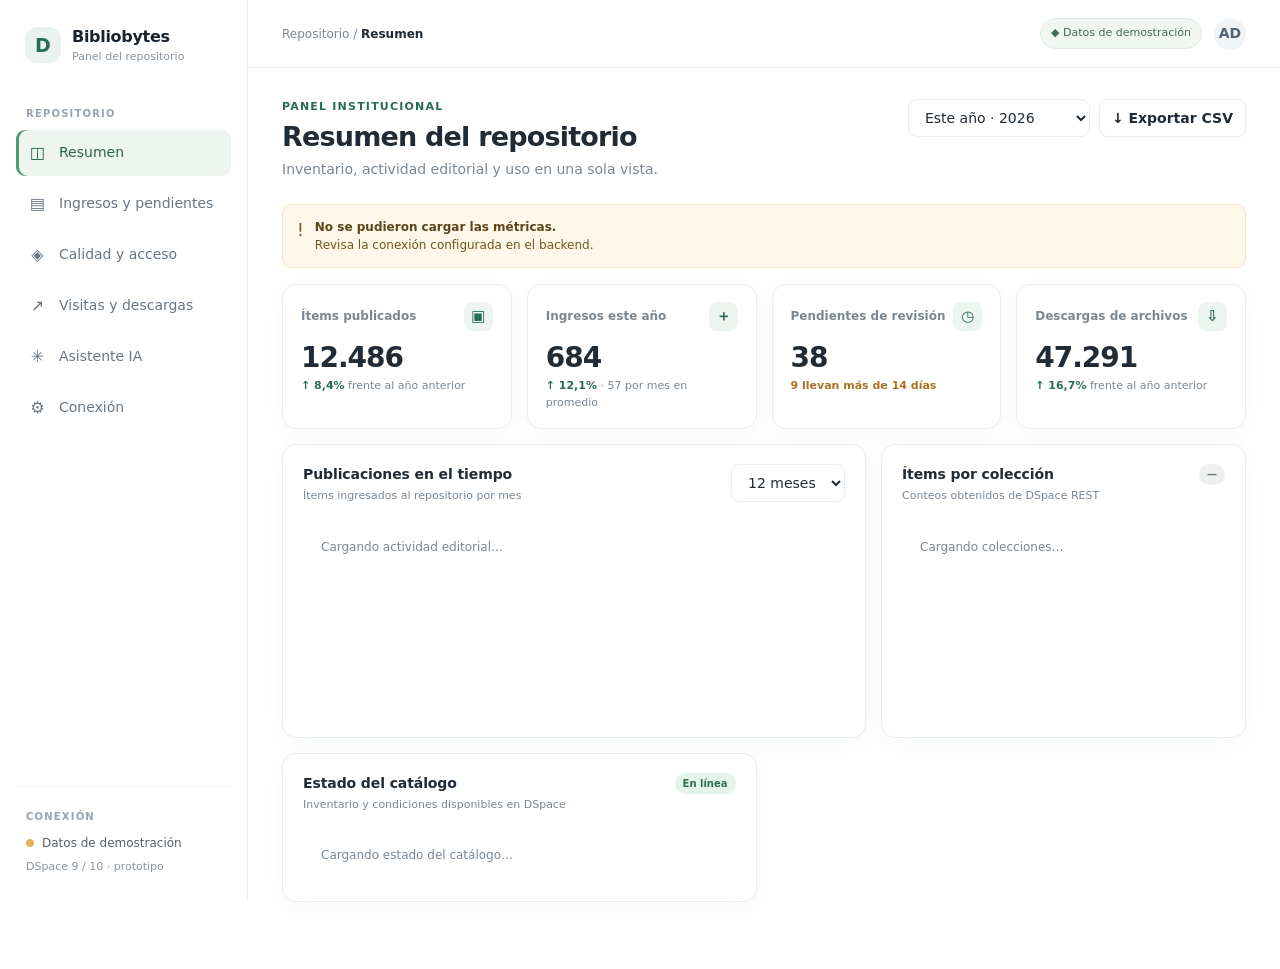
==== commit 2093e502: "Fix repository summary income and download metrics" ====
--- a/app/templates/insights.html
+++ b/app/templates/insights.html
@@ -43,15 +43,15 @@
 <div class="content"><div class="heading"><div><div class="eyebrow">Panel institucional</div><h1 id="page-title">Resumen del repositorio</h1><p id="page-desc">Inventario, actividad editorial y uso en una sola vista.</p></div><div class="controls"><select class="select" id="period" aria-label="Periodo"><option value="2026">Este año · 2026</option><option value="2025">Año anterior · 2025</option><option value="all">Todo el histórico</option></select><button class="btn" id="export">↓ Exportar CSV</button></div></div><div class="notice" id="stats-source"><span class="alertico">ℹ</span><div><strong>Estadísticas demostrativas.</strong> Configura DSpace en el servidor para consultar datos reales.</div></div>
 <section class="section active" id="overview">
 <div class="grid kpis"><article class="card kpi"><div class="kpi-top">Ítems publicados <span class="kpi-icon">▣</span></div><div class="kpi-value">12.486</div><div class="kpi-foot"><span class="up">↑ 8,4%</span> frente al año anterior</div></article><article class="card kpi"><div class="kpi-top">Ingresos este año <span class="kpi-icon">＋</span></div><div class="kpi-value">684</div><div class="kpi-foot"><span class="up">↑ 12,1%</span> · 57 por mes en promedio</div></article><article class="card kpi"><div class="kpi-top">Pendientes de revisión <span class="kpi-icon">◷</span></div><div class="kpi-value">38</div><div class="kpi-foot"><span class="warn">9 llevan más de 14 días</span></div></article><article class="card kpi"><div class="kpi-top">Descargas de archivos <span class="kpi-icon">⇩</span></div><div class="kpi-value">47.291</div><div class="kpi-foot"><span class="up">↑ 16,7%</span> frente al año anterior</div></article></div>
-<div class="grid two" id="overview-details"><article class="card panel" hidden><div class="panelhead"><div><h2>Ingresos y publicaciones</h2><div class="sub">Ítems publicados por mes</div></div><div class="legend"><span>2026</span><span>2025</span></div></div><div class="chart"><svg viewBox="0 0 680 205" preserveAspectRatio="none" role="img" aria-label="Tendencia mensual de ingresos"><defs><linearGradient id="shade" x1="0" x2="0" y1="0" y2="1"><stop offset="0" stop-color="#176b52" stop-opacity=".16"/><stop offset="1" stop-color="#176b52" stop-opacity="0"/></linearGradient></defs><line class="gridline" x1="40" y1="25" x2="670" y2="25"/><line class="gridline" x1="40" y1="70" x2="670" y2="70"/><line class="gridline" x1="40" y1="115" x2="670" y2="115"/><line class="gridline" x1="40" y1="160" x2="670" y2="160"/><text class="axis" x="9" y="29">80</text><text class="axis" x="9" y="74">60</text><text class="axis" x="9" y="119">40</text><text class="axis" x="9" y="164">20</text><path d="M48 119 L103 104 L158 110 L213 88 L268 97 L323 73 L378 82 L433 60 L488 70 L543 49 L598 57 L653 36 L653 170 L48 170Z" class="area"/><path d="M48 119 L103 104 L158 110 L213 88 L268 97 L323 73 L378 82 L433 60 L488 70 L543 49 L598 57 L653 36" class="line"/><path d="M48 136 L103 124 L158 130 L213 118 L268 127 L323 102 L378 115 L433 95 L488 108 L543 84 L598 98 L653 76" fill="none" stroke="#bdcfc5" stroke-width="2" stroke-dasharray="4 5"/><text class="axis" x="42" y="193">Ene</text><text class="axis" x="151" y="193">Mar</text><text class="axis" x="260" y="193">May</text><text class="axis" x="369" y="193">Jul</text><text class="axis" x="478" y="193">Sep</text><text class="axis" x="587" y="193">Nov</text></svg></div></article>
+<div class="grid two" id="overview-details"><article class="card panel" id="publication-chart-panel"><div class="panelhead"><div><h2>Publicaciones en el tiempo</h2><div class="sub">Ítems ingresados al repositorio por mes</div></div><select class="select" id="publication-window" aria-label="Ventana de publicaciones"><option value="3">3 meses</option><option value="6">6 meses</option><option value="12" selected>12 meses</option></select></div><div class="chart" id="publication-chart"><div class="emptyline">Cargando actividad editorial…</div></div></article>
 <article class="card panel" id="collection-breakdown"><div class="panelhead"><div><h2>Ítems por colección</h2><div class="sub">Conteos obtenidos de DSpace REST</div></div><span class="badge gray" id="collection-count-badge">—</span></div><div class="list" id="collection-list"><div class="emptyline">Cargando colecciones…</div></div></article></div>
-<div class="grid split"><article class="card panel"><div class="panelhead"><div><h2>Atención administrativa</h2><div class="sub">Registros que pueden requerir seguimiento</div></div><span class="badge amber">38 pendientes</span></div><div class="list"><div class="listrow"><div><div class="label">En revisión por más de 14 días</div><div class="meta">Revisar tiempos de respuesta</div></div><span class="badge red">9</span></div><div class="listrow"><div><div class="label">Metadatos incompletos</div><div class="meta">Falta autor, fecha o identificador</div></div><span class="badge amber">126</span></div><div class="listrow"><div><div class="label">Embargos que vencen en 30 días</div><div class="meta">Verificar liberación programada</div></div><span class="badge gray">17</span></div></div></article><article class="card panel"><div class="panelhead"><div><h2>Estado del catálogo</h2><div class="sub">Inventario en DSpace</div></div><span class="badge green">En línea</span></div><div class="list"><div class="listrow"><div class="label">Ítems con archivo adjunto</div><div class="count">11.902 <span class="muted">/ 12.486</span></div></div><div class="listrow"><div class="label">Ítems de acceso abierto</div><div class="count">10.631 <span class="muted">85,1%</span></div></div><div class="listrow"><div class="label">Archivos bajo embargo</div><div class="count">214</div></div><div class="listrow"><div class="label">Tamaño total de archivos</div><div class="count">1,8 TB</div></div></div></article></div>
+<div class="grid split" id="catalog-panels"><article class="card panel" hidden><div class="panelhead"><div><h2>Atención administrativa</h2><div class="sub">Registros que pueden requerir seguimiento</div></div><span class="badge amber">38 pendientes</span></div><div class="list"><div class="listrow"><div><div class="label">En revisión por más de 14 días</div><div class="meta">Revisar tiempos de respuesta</div></div><span class="badge red">9</span></div><div class="listrow"><div><div class="label">Metadatos incompletos</div><div class="meta">Falta autor, fecha o identificador</div></div><span class="badge amber">126</span></div><div class="listrow"><div><div class="label">Embargos que vencen en 30 días</div><div class="meta">Verificar liberación programada</div></div><span class="badge gray">17</span></div></div></article><article class="card panel" id="catalog-status-panel"><div class="panelhead"><div><h2>Estado del catálogo</h2><div class="sub">Inventario y condiciones disponibles en DSpace</div></div><span class="badge green">En línea</span></div><div class="list" id="catalog-status-list"><div class="emptyline">Cargando estado del catálogo…</div></div></article></div>
 </section>
 <section class="section" id="operations"><h2 class="section-title">Actividad de ingreso y revisión</h2><p class="section-intro">Volumen de publicación, estado del flujo de trabajo y distribución del catálogo.</p><div class="grid kpis"><article class="card kpi"><div class="kpi-top">Ingresos este año <span class="kpi-icon">＋</span></div><div class="kpi-value">684</div><div class="kpi-foot"><span class="up">↑ 12,1%</span> interanual</div></article><article class="card kpi"><div class="kpi-top">Pendientes <span class="kpi-icon">◷</span></div><div class="kpi-value">38</div><div class="kpi-foot">29 dentro del plazo esperado</div></article><article class="card kpi"><div class="kpi-top">Tiempo medio de revisión <span class="kpi-icon">◷</span></div><div class="kpi-value">6,2 <small style="font-size:14px">días</small></div><div class="kpi-foot"><span class="up">↓ 1,4 días</span> frente al periodo anterior</div></article><article class="card kpi"><div class="kpi-top">Colecciones activas <span class="kpi-icon">▦</span></div><div class="kpi-value">42</div><div class="kpi-foot">Con al menos un ítem publicado</div></article></div><div class="notice"><span class="alertico">⚑</span><div><strong>9 envíos llevan más de 14 días en revisión.</strong> Conviene revisar la cola y confirmar si falta una acción de revisión o aprobación.</div></div><article class="card tablepanel"><div class="tablehead"><div><h2>Envíos pendientes de revisión</h2><div class="sub">Datos demostrativos · ordenados por antigüedad</div></div><div class="toolbar"><input class="search" placeholder="Buscar título o colección…" data-filter="pending-table"><button class="btn small" data-csv="pending-table">Exportar</button></div></div><div class="tablewrap"><table class="table" id="pending-table"><thead><tr><th>Título</th><th>Colección</th><th>Enviado por</th><th>En espera</th><th>Estado</th></tr></thead><tbody><tr><td class="titlecell">Análisis de la gestión hídrica en cuencas andinas</td><td>Ciencias Ambientales</td><td>María P.</td><td><b class="down">23 días</b></td><td><span class="badge red">Revisión vencida</span></td></tr><tr><td class="titlecell">Diseño de un sistema de monitoreo energético</td><td>Ingeniería Eléctrica</td><td>Jorge C.</td><td><b class="down">19 días</b></td><td><span class="badge red">Revisión vencida</span></td></tr><tr><td class="titlecell">Prácticas docentes y aprendizaje colaborativo</td><td>Educación</td><td>Andrea L.</td><td><b class="warn">16 días</b></td><td><span class="badge amber">Pendiente</span></td></tr><tr><td class="titlecell">Caracterización de materiales poliméricos</td><td>Ciencias de Materiales</td><td>Diego R.</td><td>8 días</td><td><span class="badge amber">Pendiente</span></td></tr><tr><td class="titlecell">Participación ciudadana en gobiernos locales</td><td>Ciencias Sociales</td><td>Paola M.</td><td>3 días</td><td><span class="badge gray">Pendiente</span></td></tr></tbody></table></div></article><div class="footer-note">Las duraciones históricas de revisión requieren registrar o recuperar las fechas de cambio de estado.</div></section>
 <section class="section" id="quality"><h2 class="section-title">Calidad de metadatos y acceso</h2><p class="section-intro">Detecta registros que pueden necesitar corrección y archivos con condiciones de acceso especiales.</p><div class="grid quality-grid"><article class="card quality"><div class="qname">Metadatos completos</div><div class="qval">96,8%</div><div class="qnote"><span class="up">↑ 1,2 pp</span> · campos clave presentes</div></article><article class="card quality"><div class="qname">Sin autor o creador</div><div class="qval">74</div><div class="qnote">0,6% de los ítems publicados</div></article><article class="card quality"><div class="qname">Sin fecha de publicación</div><div class="qval">31</div><div class="qnote">Revisar fecha de emisión</div></article><article class="card quality"><div class="qname">Sin resumen</div><div class="qval">218</div><div class="qnote">1,7% de los ítems publicados</div></article><article class="card quality"><div class="qname">Embargos por vencer</div><div class="qval">17</div><div class="qnote">Durante los próximos 30 días</div></article><article class="card quality"><div class="qname">Acceso restringido</div><div class="qval">1.641</div><div class="qnote">Verificar política y motivo</div></article></div><article class="card tablepanel"><div class="tablehead"><div><h2>Registros para revisar</h2><div class="sub">Ejemplos de alertas de calidad del catálogo</div></div><div class="toolbar"><input class="search" placeholder="Buscar título…" data-filter="quality-table"><button class="btn small" data-csv="quality-table">Exportar</button></div></div><div class="tablewrap"><table class="table" id="quality-table"><thead><tr><th>Título</th><th>Colección</th><th>Alerta</th><th>Fecha de ingreso</th><th>Prioridad</th></tr></thead><tbody><tr><td class="titlecell">Estudio de comunidades de polinizadores en zonas urbanas</td><td>Ciencias Biológicas</td><td>Sin autor / creador</td><td>12 oct 2026</td><td><span class="badge amber">Media</span></td></tr><tr><td class="titlecell">Informe técnico de movilidad sostenible</td><td>Ingeniería Civil</td><td>Sin resumen</td><td>4 oct 2026</td><td><span class="badge gray">Baja</span></td></tr><tr><td class="titlecell">Repositorio de datos de precipitación 1990–2020</td><td>Ciencias Ambientales</td><td>Embargo vence en 12 días</td><td>28 sep 2026</td><td><span class="badge red">Alta</span></td></tr><tr><td class="titlecell">Diagnóstico de salud comunitaria en la región norte</td><td>Salud Pública</td><td>Sin identificador persistente</td><td>19 sep 2026</td><td><span class="badge amber">Media</span></td></tr></tbody></table></div></article><div class="footer-note">Los campos requeridos se configuran según el esquema de metadatos y las reglas institucionales.</div></section>
 <section class="section" id="assistant"><h2 class="section-title">Asistente de investigación</h2><p class="section-intro">Resume documentos PDF, identifica conceptos y pregunta sobre su contenido en español o inglés.</p><div class="grid split"><article class="card panel"><div class="panelhead"><div><h2>Resumen y conceptos</h2><div class="sub">El resultado se etiqueta como contenido generado por IA</div></div><span class="badge gray">PDF · 30 MB máx.</span></div><form id="ai-upload"><input class="field" type="file" name="document" accept="application/pdf,.pdf" required><div class="form-actions"><button class="btn primary" type="submit">Analizar documento</button></div></form><div id="ai-result" class="result" aria-live="polite"></div></article><article class="card panel"><div class="panelhead"><div><h2>Pregunta al documento</h2><div class="sub">Las respuestas incluyen referencias a páginas</div></div></div><form id="ai-ask"><label class="field-label" for="ai-question">Tu pregunta</label><input class="field" id="ai-question" name="question" placeholder="¿Cuál es la idea principal? / What is the main idea?" required><label class="field-label" for="ai-question-pdf">Documento PDF</label><input class="field" id="ai-question-pdf" type="file" name="document" accept="application/pdf,.pdf" required><div class="form-actions"><button class="btn primary" type="submit">Preguntar</button></div></form><div id="ai-answer" class="result" aria-live="polite"></div></article></div><div class="notice"><span class="alertico">◈</span><div><strong>Elección institucional del modelo.</strong> Ollama, OpenAI y Anthropic se configuran en el backend. Si eliges un proveedor externo, el texto del documento se enviará a ese servicio.</div></div></section>
 <section class="section" id="settings"><h2 class="section-title">Conexión con DSpace</h2><p class="section-intro">Configura aquí la API REST de tu repositorio. Los datos se guardan de forma local en este servidor.</p><article class="card panel settings-card"><div class="panelhead"><div><h2>API REST</h2><div class="sub">Compatible con DSpace 9 y 10 · acceso de solo lectura</div></div><span class="badge gray" id="connection-badge">Sin comprobar</span></div><form id="dspace-config-form"><label class="field-label" for="dspace-url">URL de la API</label><input class="field" id="dspace-url" name="url" type="url" placeholder="http://192.168.1.106:8080/server/api" required><div class="help">Incluye la ruta <code>/server/api</code>.</div><div class="settings-credentials"><div><label class="field-label" for="dspace-email">Usuario institucional <span class="muted">(opcional)</span></label><input class="field" id="dspace-email" name="email" autocomplete="username" placeholder="correo@universidad.edu"></div><div><label class="field-label" for="dspace-password">Contraseña <span class="muted">(opcional)</span></label><input class="field" id="dspace-password" name="password" type="password" autocomplete="new-password" placeholder="Dejar en blanco para conservarla"><div class="help" id="credential-state">Sin credenciales guardadas. Para una API pública, déjalas vacías.</div></div></div><div class="form-actions"><button class="btn primary" type="submit" id="save-rest">Guardar conexión</button><button class="btn" type="button" id="test-rest">Comprobar conexión</button></div></form><div id="rest-result" class="result" aria-live="polite"></div><div class="connection-summary"><b>Qué consultará el panel</b><ol><li>Conteos de ítems y colecciones.</li><li>Visitas y descargas disponibles en los reportes de uso.</li><li>Envíos pendientes si la cuenta tiene permiso de lectura.</li></ol></div></article><article class="card panel settings-card solr-card"><div class="panelhead"><div><h2>Solr · Estadísticas de uso</h2><div class="sub">Conexión opcional directa al núcleo <code>statistics</code> de DSpace</div></div><span class="badge gray" id="solr-badge">Sin configurar</span></div><form id="solr-config-form"><label class="field-label" for="solr-url">URL del núcleo statistics</label><input class="field" id="solr-url" name="url" type="url" placeholder="http://192.168.1.106:8983/solr/statistics"><div class="help">Usa la dirección alcanzable desde este servidor Flask, terminada en <code>/solr/statistics</code>.</div><div class="settings-credentials"><div><label class="field-label" for="solr-user">Usuario Solr <span class="muted">(opcional)</span></label><input class="field" id="solr-user" name="user" autocomplete="username" placeholder="Usuario de Solr"></div><div><label class="field-label" for="solr-password">Contraseña Solr <span class="muted">(opcional)</span></label><input class="field" id="solr-password" name="password" type="password" autocomplete="new-password" placeholder="Dejar en blanco para conservarla"><div class="help" id="solr-credential-state">Sin autenticación configurada.</div></div></div><div class="form-actions"><button class="btn primary" type="submit" id="save-solr">Guardar Solr</button><button class="btn" type="button" id="test-solr">Probar conexión</button></div></form><div id="solr-result" class="result" aria-live="polite"></div><div class="solr-summary">La aplicación consultará Solr desde el servidor Flask y mostrará si hay eventos indexados. Restringe Solr al IP del LXC del asistente y no publiques el puerto 8983 en Internet.</div></article><div class="settings-note"><span>🔒</span><div><b>Credenciales protegidas</b><br>Se almacenan en un archivo privado dentro del LXC y nunca se muestran de nuevo en pantalla.</div></div></section>
-<section class="section" id="usage"><h2 class="section-title">Uso del repositorio</h2><p class="section-intro">Visitas a páginas de ítems y descargas de archivos. Las cifras de uso son eventos registrados por DSpace en Solr.</p><div class="grid kpis"><article class="card kpi"><div class="kpi-top">Visitas a ítems <span class="kpi-icon">◉</span></div><div class="kpi-value">83.604</div><div class="kpi-foot"><span class="up">↑ 11,3%</span> interanual</div></article><article class="card kpi"><div class="kpi-top">Descargas <span class="kpi-icon">⇩</span></div><div class="kpi-value">47.291</div><div class="kpi-foot"><span class="up">↑ 16,7%</span> interanual</div></article><article class="card kpi"><div class="kpi-top">Descargas por visita <span class="kpi-icon">⌁</span></div><div class="kpi-value">0,57</div><div class="kpi-foot">Relación agregada de eventos</div></article><article class="card kpi"><div class="kpi-top">Ítems descargados <span class="kpi-icon">▣</span></div><div class="kpi-value">8.341</div><div class="kpi-foot">Con al menos una descarga en el periodo</div></article></div><article class="card panel" id="usage-monthly-panel" hidden style="margin-bottom:15px"><div class="panelhead"><div><h2>Visitas a ítems por mes</h2><div class="sub" id="usage-monthly-caption">Conteos reales consultados en Solr</div></div><div class="legend"><span>Visitas a ítems</span></div></div><div class="chart" id="usage-monthly-chart"><svg viewBox="0 0 950 205" preserveAspectRatio="none" role="img" aria-label="Visitas y descargas mensuales"><line class="gridline" x1="45" y1="25" x2="940" y2="25"/><line class="gridline" x1="45" y1="70" x2="940" y2="70"/><line class="gridline" x1="45" y1="115" x2="940" y2="115"/><line class="gridline" x1="45" y1="160" x2="940" y2="160"/><text class="axis" x="2" y="29">10k</text><text class="axis" x="10" y="74">7.5k</text><text class="axis" x="14" y="119">5k</text><text class="axis" x="10" y="164">2.5k</text><g><rect class="bar" x="72" y="106" width="28" height="54" rx="4"/><rect class="bar hot" x="104" y="125" width="20" height="35" rx="4"/><rect class="bar" x="147" y="98" width="28" height="62" rx="4"/><rect class="bar hot" x="179" y="117" width="20" height="43" rx="4"/><rect class="bar" x="222" y="88" width="28" height="72" rx="4"/><rect class="bar hot" x="254" y="112" width="20" height="48" rx="4"/><rect class="bar" x="297" y="91" width="28" height="69" rx="4"/><rect class="bar hot" x="329" y="115" width="20" height="45" rx="4"/><rect class="bar" x="372" y="78" width="28" height="82" rx="4"/><rect class="bar hot" x="404" y="106" width="20" height="54" rx="4"/><rect class="bar" x="447" y="82" width="28" height="78" rx="4"/><rect class="bar hot" x="479" y="109" width="20" height="51" rx="4"/><rect class="bar" x="522" y="67" width="28" height="93" rx="4"/><rect class="bar hot" x="554" y="97" width="20" height="63" rx="4"/><rect class="bar" x="597" y="75" width="28" height="85" rx="4"/><rect class="bar hot" x="629" y="103" width="20" height="57" rx="4"/><rect class="bar" x="672" y="58" width="28" height="102" rx="4"/><rect class="bar hot" x="704" y="91" width="20" height="69" rx="4"/><rect class="bar" x="747" y="50" width="28" height="110" rx="4"/><rect class="bar hot" x="779" y="86" width="20" height="74" rx="4"/><rect class="bar" x="822" y="42" width="28" height="118" rx="4"/><rect class="bar hot" x="854" y="79" width="20" height="81" rx="4"/><rect class="bar" x="897" y="35" width="28" height="125" rx="4"/><rect class="bar hot" x="929" y="72" width="15" height="88" rx="4"/></g><text class="axis" x="70" y="190">Ene</text><text class="axis" x="218" y="190">Mar</text><text class="axis" x="370" y="190">May</text><text class="axis" x="520" y="190">Jul</text><text class="axis" x="670" y="190">Sep</text><text class="axis" x="820" y="190">Nov</text></svg></div></article><div class="grid split"><article class="card tablepanel"><div class="tablehead"><div><h2>Documentos más descargados</h2><div class="sub">Top de ejemplo del periodo seleccionado</div></div><button class="btn small" data-csv="downloads-table">Exportar</button></div><div class="tablewrap"><table class="table" id="downloads-table"><thead><tr><th>Título</th><th>Colección</th><th>Descargas</th></tr></thead><tbody><tr><td class="titlecell">Energías renovables y transición energética</td><td>Ingeniería</td><td><b>1.248</b></td></tr><tr><td class="titlecell">Atlas de biodiversidad regional</td><td>Ciencias Biológicas</td><td><b>986</b></td></tr><tr><td class="titlecell">Políticas públicas para el desarrollo local</td><td>Ciencias Sociales</td><td><b>842</b></td></tr><tr><td class="titlecell">Manual de prácticas de laboratorio</td><td>Salud</td><td><b>761</b></td></tr></tbody></table></div></article><article class="card panel"><div class="panelhead"><div><h2>Descargas por colección</h2><div class="sub">Participación en las descargas</div></div></div><div class="list"><div class="listrow"><div><div class="label">Ingeniería y Tecnología</div><div class="hbar"><i style="width:89%"></i></div></div><div class="count">24%</div></div><div class="listrow"><div><div class="label">Ciencias Sociales</div><div class="hbar"><i style="width:71%"></i></div></div><div class="count">19%</div></div><div class="listrow"><div><div class="label">Ciencias de la Salud</div><div class="hbar"><i style="width:60%"></i></div></div><div class="count">16%</div></div><div class="listrow"><div><div class="label">Ciencias Biológicas</div><div class="hbar"><i style="width:51%"></i></div></div><div class="count">14%</div></div></div></article></div><div class="footer-note">Las descargas no equivalen necesariamente a personas únicas. Excluir bots y definir métricas comparables requiere revisar la configuración de Solr.</div></section>
+<section class="section" id="usage"><h2 class="section-title">Uso del repositorio</h2><p class="section-intro">Visitas a páginas de ítems y descargas de archivos. Las cifras de uso son eventos registrados por DSpace en Solr.</p><div class="grid kpis"><article class="card kpi"><div class="kpi-top">Visitas a ítems <span class="kpi-icon">◉</span></div><div class="kpi-value">83.604</div><div class="kpi-foot"><span class="up">↑ 11,3%</span> interanual</div></article><article class="card kpi"><div class="kpi-top">Descargas <span class="kpi-icon">⇩</span></div><div class="kpi-value">47.291</div><div class="kpi-foot"><span class="up">↑ 16,7%</span> interanual</div></article><article class="card kpi"><div class="kpi-top">Descargas por visita <span class="kpi-icon">⌁</span></div><div class="kpi-value">0,57</div><div class="kpi-foot">Relación agregada de eventos</div></article><article class="card kpi"><div class="kpi-top">Ítems descargados <span class="kpi-icon">▣</span></div><div class="kpi-value">8.341</div><div class="kpi-foot">Con al menos una descarga en el periodo</div></article></div><article class="card panel" id="usage-monthly-panel" hidden style="margin-bottom:15px"><div class="panelhead"><div><h2>Visitas y descargas por mes</h2><div class="sub" id="usage-monthly-caption">Conteos reales consultados en Solr</div></div><div class="legend"><span>Visitas a ítems</span><span>Descargas de archivos</span></div></div><div class="chart" id="usage-monthly-chart"><svg viewBox="0 0 950 205" preserveAspectRatio="none" role="img" aria-label="Visitas y descargas mensuales"><line class="gridline" x1="45" y1="25" x2="940" y2="25"/><line class="gridline" x1="45" y1="70" x2="940" y2="70"/><line class="gridline" x1="45" y1="115" x2="940" y2="115"/><line class="gridline" x1="45" y1="160" x2="940" y2="160"/><text class="axis" x="2" y="29">10k</text><text class="axis" x="10" y="74">7.5k</text><text class="axis" x="14" y="119">5k</text><text class="axis" x="10" y="164">2.5k</text><g><rect class="bar" x="72" y="106" width="28" height="54" rx="4"/><rect class="bar hot" x="104" y="125" width="20" height="35" rx="4"/><rect class="bar" x="147" y="98" width="28" height="62" rx="4"/><rect class="bar hot" x="179" y="117" width="20" height="43" rx="4"/><rect class="bar" x="222" y="88" width="28" height="72" rx="4"/><rect class="bar hot" x="254" y="112" width="20" height="48" rx="4"/><rect class="bar" x="297" y="91" width="28" height="69" rx="4"/><rect class="bar hot" x="329" y="115" width="20" height="45" rx="4"/><rect class="bar" x="372" y="78" width="28" height="82" rx="4"/><rect class="bar hot" x="404" y="106" width="20" height="54" rx="4"/><rect class="bar" x="447" y="82" width="28" height="78" rx="4"/><rect class="bar hot" x="479" y="109" width="20" height="51" rx="4"/><rect class="bar" x="522" y="67" width="28" height="93" rx="4"/><rect class="bar hot" x="554" y="97" width="20" height="63" rx="4"/><rect class="bar" x="597" y="75" width="28" height="85" rx="4"/><rect class="bar hot" x="629" y="103" width="20" height="57" rx="4"/><rect class="bar" x="672" y="58" width="28" height="102" rx="4"/><rect class="bar hot" x="704" y="91" width="20" height="69" rx="4"/><rect class="bar" x="747" y="50" width="28" height="110" rx="4"/><rect class="bar hot" x="779" y="86" width="20" height="74" rx="4"/><rect class="bar" x="822" y="42" width="28" height="118" rx="4"/><rect class="bar hot" x="854" y="79" width="20" height="81" rx="4"/><rect class="bar" x="897" y="35" width="28" height="125" rx="4"/><rect class="bar hot" x="929" y="72" width="15" height="88" rx="4"/></g><text class="axis" x="70" y="190">Ene</text><text class="axis" x="218" y="190">Mar</text><text class="axis" x="370" y="190">May</text><text class="axis" x="520" y="190">Jul</text><text class="axis" x="670" y="190">Sep</text><text class="axis" x="820" y="190">Nov</text></svg></div></article><div class="grid split"><article class="card tablepanel"><div class="tablehead"><div><h2>Documentos más descargados</h2><div class="sub">Top de ejemplo del periodo seleccionado</div></div><button class="btn small" data-csv="downloads-table">Exportar</button></div><div class="tablewrap"><table class="table" id="downloads-table"><thead><tr><th>Título</th><th>Colección</th><th>Descargas</th></tr></thead><tbody><tr><td class="titlecell">Energías renovables y transición energética</td><td>Ingeniería</td><td><b>1.248</b></td></tr><tr><td class="titlecell">Atlas de biodiversidad regional</td><td>Ciencias Biológicas</td><td><b>986</b></td></tr><tr><td class="titlecell">Políticas públicas para el desarrollo local</td><td>Ciencias Sociales</td><td><b>842</b></td></tr><tr><td class="titlecell">Manual de prácticas de laboratorio</td><td>Salud</td><td><b>761</b></td></tr></tbody></table></div></article><article class="card panel"><div class="panelhead"><div><h2>Descargas por colección</h2><div class="sub">Participación en las descargas</div></div></div><div class="list"><div class="listrow"><div><div class="label">Ingeniería y Tecnología</div><div class="hbar"><i style="width:89%"></i></div></div><div class="count">24%</div></div><div class="listrow"><div><div class="label">Ciencias Sociales</div><div class="hbar"><i style="width:71%"></i></div></div><div class="count">19%</div></div><div class="listrow"><div><div class="label">Ciencias de la Salud</div><div class="hbar"><i style="width:60%"></i></div></div><div class="count">16%</div></div><div class="listrow"><div><div class="label">Ciencias Biológicas</div><div class="hbar"><i style="width:51%"></i></div></div><div class="count">14%</div></div></div></article></div><div class="footer-note">Las descargas no equivalen necesariamente a personas únicas. Excluir bots y definir métricas comparables requiere revisar la configuración de Solr.</div></section>
 </div></main></div>
 <script>
 const names={assistant:['Asistente IA','Resumen y preguntas sobre documentos con IA.'],settings:['Conexión','Configura el acceso a DSpace REST y al servicio seguro de estadísticas.'],overview:['Resumen del repositorio','Inventario, actividad editorial y uso en una sola vista.'],operations:['Ingresos y pendientes','Seguimiento del flujo de trabajo y la producción del repositorio.'],quality:['Calidad y acceso','Alertas de metadatos, permisos y embargos que requieren atención.'],usage:['Visitas y descargas','Uso del contenido registrado por DSpace en Solr.']};
@@ -69,17 +69,44 @@
 document.getElementById('dspace-config-form').addEventListener('submit',async event=>{event.preventDefault();const form=event.currentTarget;const button=document.getElementById('save-rest');const result=document.getElementById('rest-result');button.disabled=true;button.textContent='Guardando…';result.className='result';try{const response=await fetch('/api/config/dspace',{method:'POST',headers:{'Content-Type':'application/json'},body:JSON.stringify(Object.fromEntries(new FormData(form)))});const data=await response.json();if(!response.ok)throw new Error(data.error||'No se pudo guardar la configuración.');document.getElementById('dspace-password').value='';document.getElementById('credential-state').textContent=data.has_credentials?'Credenciales guardadas de forma segura.':'Sin credenciales guardadas. Para una API pública, déjalas vacías.';result.className='result success';result.textContent='Configuración guardada. Ahora comprueba la conexión.';loadRepositoryStats();document.getElementById('connection-badge').textContent='Configurado';document.getElementById('connection-badge').className='badge gray'}catch(error){result.className='result error';result.textContent=error.message}finally{button.disabled=false;button.textContent='Guardar conexión'}});
 document.getElementById('test-rest').addEventListener('click',async()=>{const result=document.getElementById('rest-result');result.className='result';result.textContent='Consultando DSpace…';try{const r=await fetch('/api/repository-stats');const d=await r.json();if(!d.connected)throw new Error(d.message||'No se pudo conectar.');result.className='result success';result.textContent='Conexión correcta. Ítems: '+(d.counts.items??'—')+' · Colecciones: '+(d.counts.collections??'—');document.getElementById('connection-badge').textContent='Conectado';document.getElementById('connection-badge').className='badge green'}catch(e){result.className='result error';result.textContent=e.message;document.getElementById('connection-badge').textContent='Revisar configuración';document.getElementById('connection-badge').className='badge amber'}});
 document.getElementById('period').addEventListener('change',()=>loadRepositoryStats());
-function renderUsageChart(months,year){
+function renderUsageChart(months,downloads,year){
   const chart=document.getElementById('usage-monthly-chart');
   const panel=document.getElementById('usage-monthly-panel');
   const values=Array.isArray(months)?months:[];
-  const max=Math.max(1,...values.map(point=>Number(point.views)||0));
-  const baseline=158, chartTop=20, chartHeight=126, left=46, plotWidth=886, step=plotWidth/12, barWidth=34;
+  const downloadValues=Array.isArray(downloads)?downloads:[];
+  const max=Math.max(1,...values.map(point=>Number(point.views)||0),...downloadValues.map(point=>Number(point.views)||0));
+  const baseline=158, chartHeight=126, left=46, plotWidth=886, step=plotWidth/12, barWidth=15;
   const grid=[0,.33,.66,1].map(f=>{const y=baseline-f*chartHeight;return `<line class="gridline" x1="${left}" y1="${y}" x2="940" y2="${y}"/><text class="axis" x="4" y="${y+4}">${Math.round(max*f)}</text>`}).join('');
-  const bars=values.map((point,index)=>{const value=Number(point.views)||0;const height=value?Math.max(3,value/max*chartHeight):0;const x=left+index*step+(step-barWidth)/2;const y=baseline-height;return `<rect class="bar${index===new Date().getMonth()&&Number(year)===new Date().getFullYear()?' hot':''}" x="${x.toFixed(1)}" y="${y.toFixed(1)}" width="${barWidth}" height="${height.toFixed(1)}" rx="4"><title>${point.label}: ${value} visitas</title></rect><text class="axis" text-anchor="middle" x="${(x+barWidth/2).toFixed(1)}" y="185">${point.label}</text>`}).join('');
-  chart.innerHTML=values.some(point=>Number(point.views)>0)?`<svg viewBox="0 0 950 205" preserveAspectRatio="none" role="img" aria-label="Visitas a ítems por mes en ${year}">${grid}${bars}</svg>`:'<div class="emptyline">No hay visitas a ítems registradas en este periodo.</div>';
-  document.getElementById('usage-monthly-caption').textContent=year==='all'?'Visitas acumuladas por mes en todo el histórico de Solr':`Visitas a ítems registradas en Solr · ${year}`;
+  const bars=values.map((point,index)=>{const downloadsPoint=downloadValues[index]||{};const visits=Number(point.views)||0;const fileDownloads=Number(downloadsPoint.views)||0;const h1=visits?Math.max(3,visits/max*chartHeight):0;const h2=fileDownloads?Math.max(3,fileDownloads/max*chartHeight):0;const x=left+index*step+(step-barWidth*2-3)/2;const x2=x+barWidth+3;return `<rect class="bar hot" x="${x.toFixed(1)}" y="${(baseline-h1).toFixed(1)}" width="${barWidth}" height="${h1.toFixed(1)}" rx="3"><title>${point.label}: ${visits} visitas</title></rect><rect class="bar" x="${x2.toFixed(1)}" y="${(baseline-h2).toFixed(1)}" width="${barWidth}" height="${h2.toFixed(1)}" rx="3"><title>${point.label}: ${fileDownloads} descargas</title></rect><text class="axis" text-anchor="middle" x="${(left+index*step+step/2).toFixed(1)}" y="185">${point.label}</text>`}).join('');
+  chart.innerHTML=values.some((point,index)=>Number(point.views)>0||Number(downloadValues[index]?.views)>0)?`<svg viewBox="0 0 950 205" preserveAspectRatio="none" role="img" aria-label="Visitas y descargas por mes en ${year}">${grid}${bars}</svg>`:'<div class="emptyline">No hay visitas ni descargas registradas en este periodo.</div>';
+  document.getElementById('usage-monthly-caption').textContent=year==='all'?'Visitas y descargas por mes en todo el histórico de Solr':`Visitas y descargas registradas en Solr · ${year}`;
   panel.hidden=false;
+}
+let currentRepositoryStats=null;
+function renderPublicationChart(activity,months){
+  const chart=document.getElementById('publication-chart');
+  const rows=(Array.isArray(activity)?activity:[]).slice(-months);
+  const total=rows.reduce((sum,row)=>sum+(Number(row.items)||0),0);
+  const max=Math.max(1,...rows.map(row=>Number(row.items)||0));
+  if(!rows.length||total===0){chart.innerHTML='<div class="emptyline">Sin fechas de ingreso en este periodo. DSpace debe exponer <code>dc.date.accessioned</code> para estos ítems.</div>'}
+  else{
+    const left=46,plotWidth=886,baseline=158,height=126,step=plotWidth/rows.length,width=Math.min(42,step*.56);
+    const grid=[0,.5,1].map(f=>{const y=baseline-f*height;return `<line class="gridline" x1="${left}" y1="${y}" x2="940" y2="${y}"/><text class="axis" x="6" y="${y+4}">${Math.round(max*f)}</text>`}).join('');
+    const bars=rows.map((row,index)=>{const value=Number(row.items)||0;const barHeight=value?Math.max(3,value/max*height):0;const x=left+index*step+(step-width)/2;const y=baseline-barHeight;return `<rect class="bar${index===rows.length-1?' hot':''}" x="${x.toFixed(1)}" y="${y.toFixed(1)}" width="${width.toFixed(1)}" height="${barHeight.toFixed(1)}" rx="4"><title>${row.label}: ${value} ítems</title></rect><text class="axis" text-anchor="middle" x="${(x+width/2).toFixed(1)}" y="185">${row.label}</text>`}).join('');
+    chart.innerHTML=`<svg viewBox="0 0 950 205" preserveAspectRatio="none" role="img" aria-label="Publicaciones por mes, últimos ${months} meses">${grid}${bars}</svg>`;
+  }
+}
+function renderCatalogStatus(data){
+  const list=document.getElementById('catalog-status-list');list.replaceChildren();
+  const catalog=data.catalog_status||{};
+  const rows=[
+    ['Ítems publicados',data.counts?.items],
+    ['Ítems con archivos originales',catalog.with_files],
+    ['Ítems sin archivos originales',catalog.without_files],
+    ['Ítems discoverables',catalog.discoverable],
+    ['Ítems con archivos restringidos',catalog.restricted_files],
+  ];
+  for(const [label,value] of rows){const row=document.createElement('div');row.className='listrow';const name=document.createElement('div');name.className='label';name.textContent=label;const count=document.createElement('div');count.className='count';count.textContent=value==null?'—':new Intl.NumberFormat('es').format(value);row.append(name,count);list.append(row)}
 }
 async function loadRepositoryStats(){
   try {
@@ -97,11 +124,15 @@
     const solr=data.solr_usage||{};
     const hasSolr=solr.connected===true;
     const isEmpty=data.counts?.items===0;
+    currentRepositoryStats=data;
     document.getElementById('stats-source').innerHTML=hasSolr
-      ?`<span class="alertico">✓</span><div><strong>DSpace y Solr conectados.</strong> ${fmt(solr.events)} eventos totales en Solr; ${fmt(solr.views)} visitas a ítems. El gráfico mensual se calcula con eventos reales${isEmpty?'; todavía no hay ítems publicados.':'.'}</div>`
+      ?`<span class="alertico">✓</span><div><strong>DSpace y Solr conectados.</strong> ${fmt(solr.events)} eventos indexados; en ${solr.year} hay ${fmt(solr.views)} visitas a ítems y ${fmt(solr.downloads)} descargas de archivos.${isEmpty?'; todavía no hay ítems publicados.': ''}</div>`
       :`<span class="alertico">ℹ</span><div><strong>DSpace conectado.</strong> ${solr.message||'Configura Solr en Conexión para cargar las estadísticas de uso.'}</div>`;
     const views=hasSolr?solr.views:data.usage?.views;
+    const downloads=hasSolr?solr.downloads:data.usage?.downloads;
     const collectionRows=Array.isArray(data.collections_by_items)?data.collections_by_items:[];
+    const hasPublicationActivity=Array.isArray(data.publication_activity);
+    const hasCatalogStatus=data.counts?.items!=null||!!data.catalog_status;
     if(collectionRows.length){
       const list=document.getElementById('collection-list');
       list.replaceChildren();
@@ -119,21 +150,33 @@
       document.getElementById('collection-count-badge').textContent=`${collectionRows.length} colecciones`;
       document.getElementById('overview-details').hidden=false;
     }
+    document.getElementById('publication-chart-panel').hidden=!hasPublicationActivity;
+    document.getElementById('collection-breakdown').hidden=collectionRows.length===0;
+    document.getElementById('overview-details').hidden=!(hasPublicationActivity||collectionRows.length>0);
+    document.getElementById('catalog-status-panel').hidden=!hasCatalogStatus;
+    document.getElementById('catalog-panels').hidden=!hasCatalogStatus;
+    if(hasCatalogStatus)renderCatalogStatus(data);
     document.querySelectorAll('#overview .kpi-value,#operations .kpi-value,#quality .qval,#usage .kpi-value').forEach(node=>node.textContent='—');
-    const values=[['overview',0,data.counts.items],['operations',3,data.counts.collections],['usage',0,views],['usage',1,data.usage?.downloads],['overview',3,data.usage?.downloads],['overview',2,data.counts.pending],['operations',1,data.counts.pending]];
+    const values=[['overview',0,data.counts.items],['overview',1,data.counts.ingress_this_year],['operations',3,data.counts.collections],['usage',0,views],['usage',1,downloads],['overview',3,downloads],['overview',2,data.counts.pending],['operations',1,data.counts.pending]];
     for(const [section,index,value] of values){const node=document.querySelectorAll('#'+section+' .kpi-value')[index];if(node)node.textContent=fmt(value)}
-    const ratio=views&&data.usage?.downloads?data.usage.downloads/views:null;
+    if(hasPublicationActivity)renderPublicationChart(data.publication_activity,Number(document.getElementById('publication-window').value));
+    const ratio=views&&downloads?downloads/views:null;
     const ratioNode=document.querySelectorAll('#usage .kpi-value')[2];if(ratioNode)ratioNode.textContent=ratio==null?'—':ratio.toFixed(2);
     document.querySelectorAll('#overview .kpi-foot,#operations .kpi-foot,#usage .kpi-foot,#quality .qnote').forEach(node=>node.textContent='Detalle no disponible en los datos conectados');
+    const overviewFeet=document.querySelectorAll('#overview .kpi-foot');
+    const ingressTitle=document.querySelectorAll('#overview .kpi-top')[1];
+    if(ingressTitle)ingressTitle.firstChild.textContent=`Ingresos en ${new Date().getFullYear()} `;
+    if(overviewFeet[1])overviewFeet[1].textContent=data.counts.ingress_this_year==null?'Fecha de ingreso no disponible':'Ítems incorporados desde enero';
+    if(overviewFeet[3])overviewFeet[3].textContent=downloads==null?'Estadística de descargas no disponible':`Descargas registradas en ${solr.year||'el periodo seleccionado'}`;
     for(const sectionId of ['overview','operations','quality','usage']){
       const section=document.getElementById(sectionId);
       section.querySelectorAll('.empty-state').forEach(node=>node.remove());
       for(const child of section.children){
-        const keep=child.matches('h2.section-title,p.section-intro,.grid.kpis')||(sectionId==='usage'&&hasSolr&&child.id==='usage-monthly-panel')||(sectionId==='overview'&&collectionRows.length>0&&child.id==='overview-details');
+        const keep=child.matches('h2.section-title,p.section-intro,.grid.kpis')||(sectionId==='usage'&&hasSolr&&child.id==='usage-monthly-panel')||(sectionId==='overview'&&(hasPublicationActivity||collectionRows.length>0)&&child.id==='overview-details')||(sectionId==='overview'&&hasCatalogStatus&&child.id==='catalog-panels');
         child.hidden=!keep;
       }
-      if(sectionId==='usage'&&hasSolr){renderUsageChart(solr.monthly_views,solr.year);continue}
-      if(sectionId==='overview'&&collectionRows.length>0)continue;
+      if(sectionId==='usage'&&hasSolr){renderUsageChart(solr.monthly_views,solr.monthly_downloads,solr.year);continue}
+      if(sectionId==='overview'&&(hasPublicationActivity||collectionRows.length>0||hasCatalogStatus))continue;
       const state=document.createElement('div');state.className='empty-state';
       state.innerHTML=isEmpty?'<strong>Aún no hay registros</strong>Cuando agregues ítems al repositorio, aquí aparecerán los indicadores disponibles.':'<strong>Sin desglose disponible</strong>Los indicadores conectados se muestran arriba. Este detalle requiere una fuente de datos que todavía no está conectada.';
       section.append(state);
@@ -141,6 +184,7 @@
     if(isEmpty){const feet=document.querySelectorAll('#overview .kpi-foot');if(feet[0])feet[0].textContent='Repositorio sin documentos';if(feet[1])feet[1].textContent='Sin actividad registrada';if(feet[2])feet[2].textContent=data.counts.pending==null?'Dato no disponible':data.counts.pending===0?'No hay envíos pendientes':'Envíos pendientes';if(feet[3])feet[3].textContent='Sin descargas registradas'}
   }catch(error){document.getElementById('stats-source').innerHTML='<span class="alertico">!</span><div><strong>No se pudieron cargar las métricas.</strong> Revisa la conexión configurada en el backend.</div>'}
 }
+document.getElementById('publication-window').addEventListener('change',event=>{if(currentRepositoryStats?.publication_activity)renderPublicationChart(currentRepositoryStats.publication_activity,Number(event.currentTarget.value))});
 loadRepositoryStats();
 function wireAIForm(formId, endpoint, outputId, loading){const form=document.getElementById(formId), out=document.getElementById(outputId);form.addEventListener('submit',async e=>{e.preventDefault();out.textContent=loading;try{const r=await fetch(endpoint,{method:'POST',body:new FormData(form)});const d=await r.json();if(!r.ok)throw new Error(d.error||'No se pudo completar el análisis.');out.textContent=(d.result||d.answer)+'\n\nGenerado por IA · '+d.pages+' páginas'}catch(err){out.textContent=err.message}})}wireAIForm('ai-upload','/api/analyze','ai-result','Analizando documento…');wireAIForm('ai-ask','/api/ask','ai-answer','Buscando evidencia en el documento…');
 </script>
